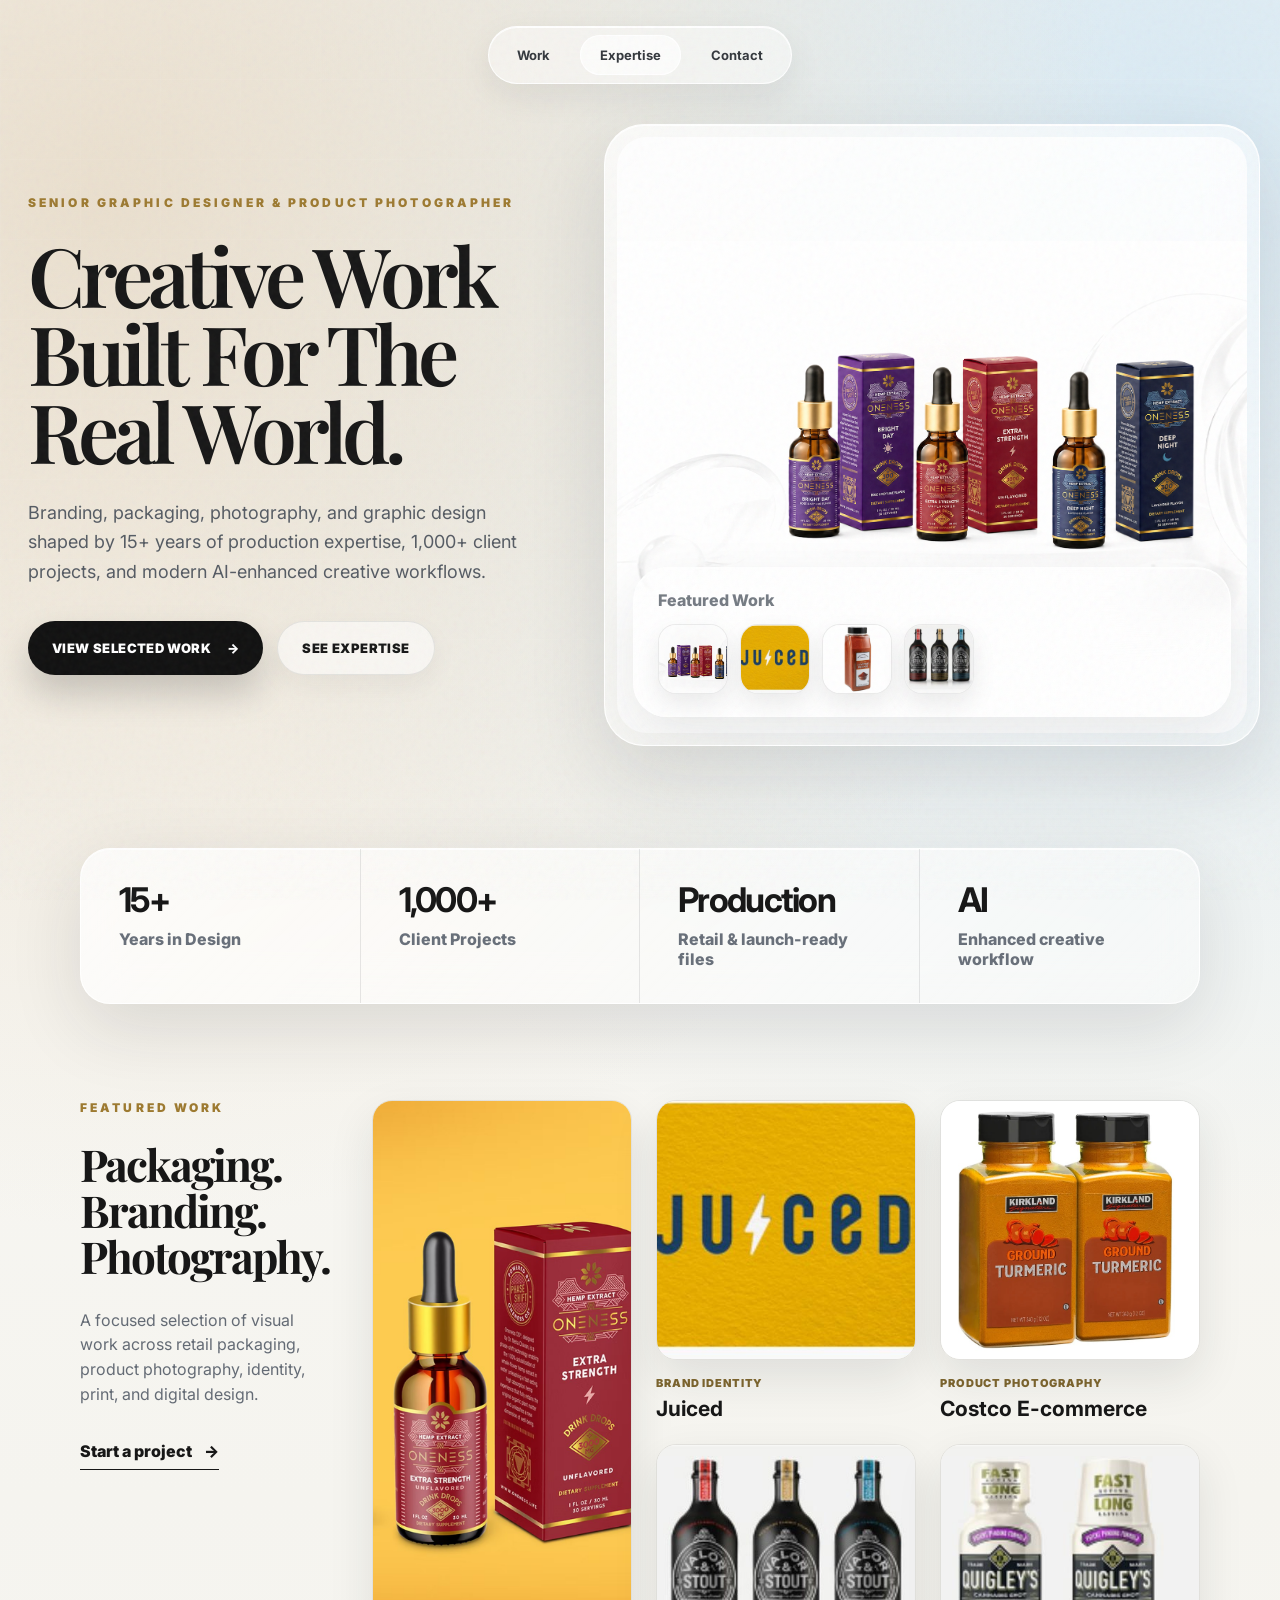
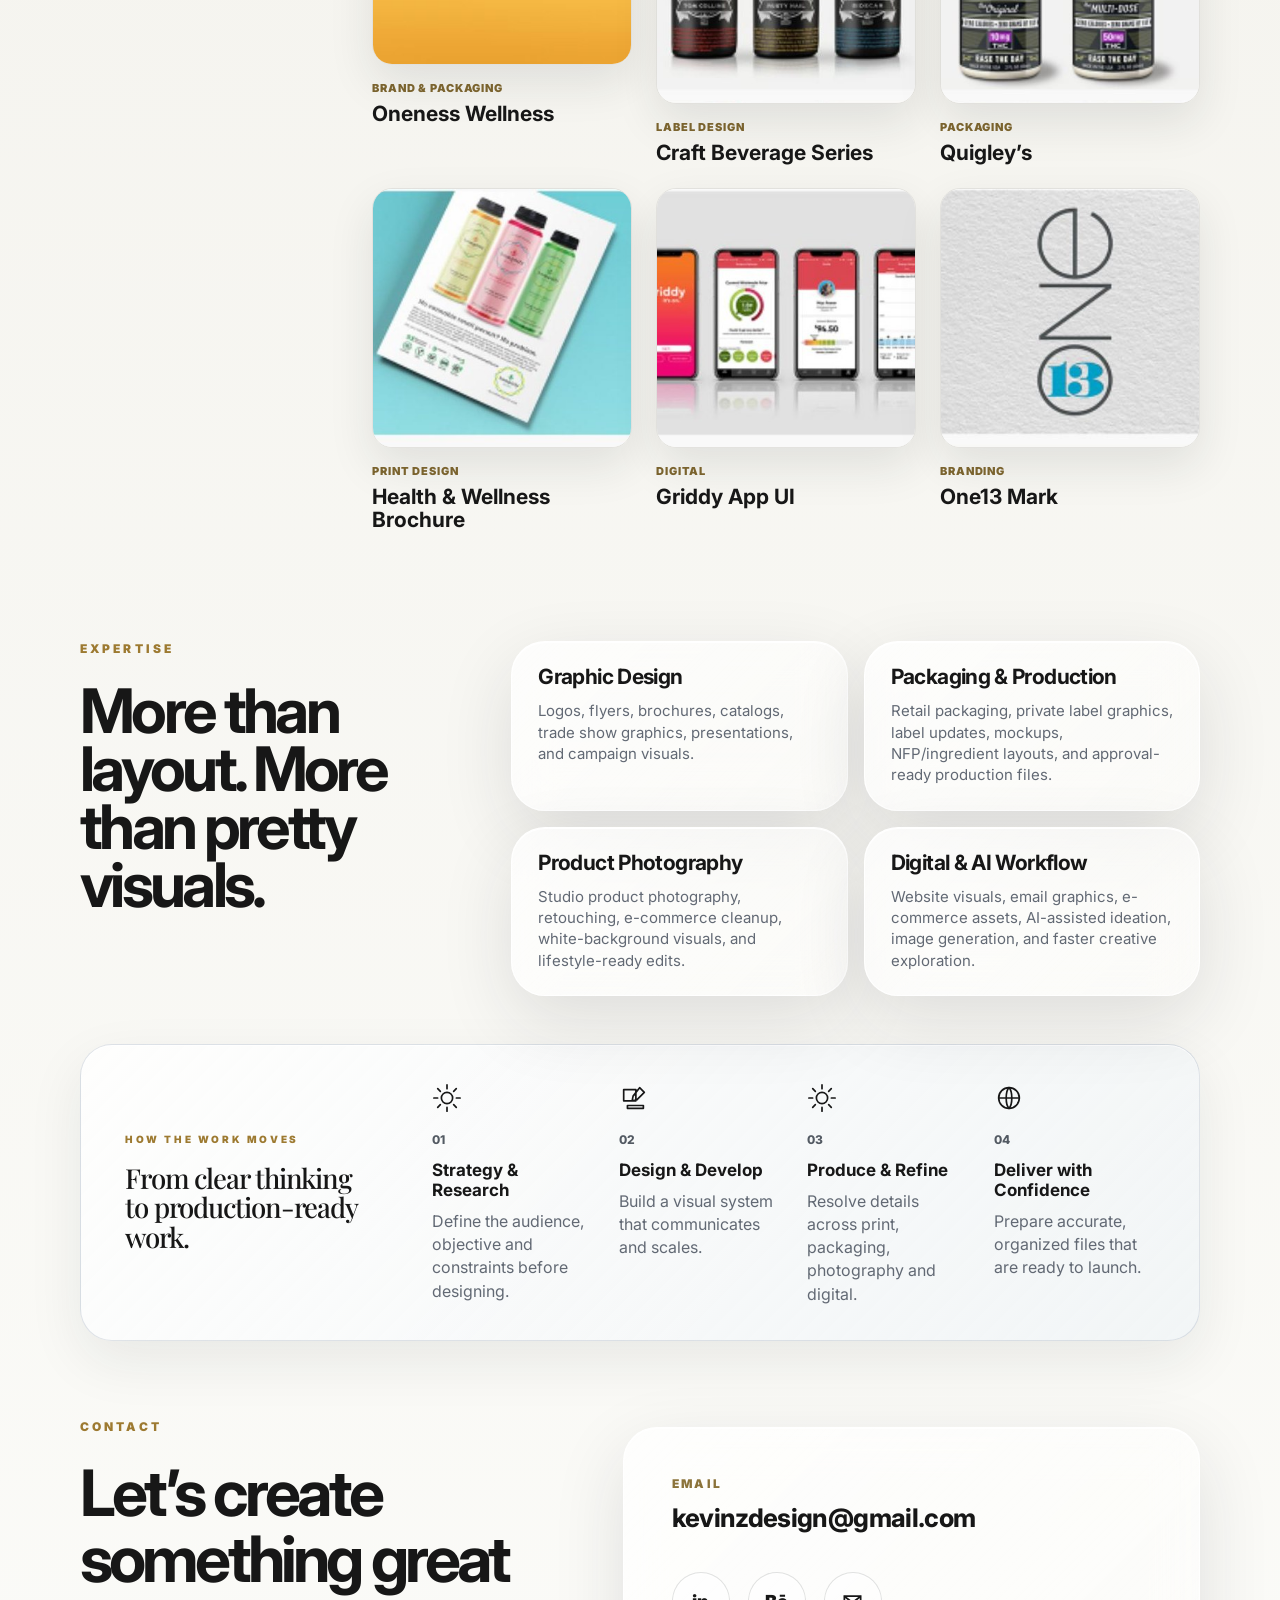
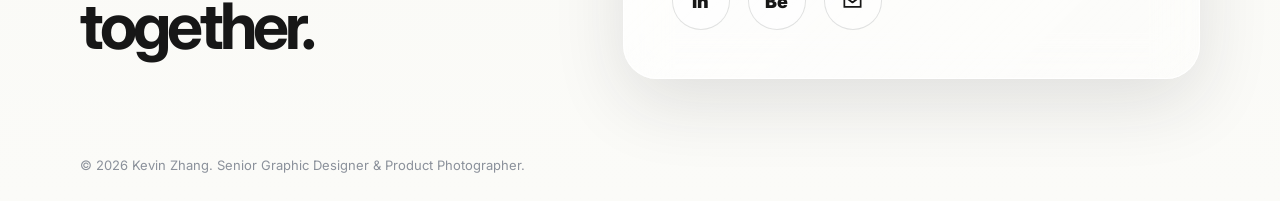
==== index.html @ cf9f6669 "Publish Kevin Zhang portfolio" ====
<!doctype html>
<html lang="en">
<head>
  <meta charset="utf-8" />
  <meta name="viewport" content="width=device-width, initial-scale=1" />
  <meta name="description" content="Kevin Zhang is a Senior Graphic Designer and Product Photographer creating creative work built for the real world across branding, packaging, photography, graphic design, production, and AI-enhanced workflows." />
  <title>Kevin Zhang — Senior Graphic Designer & Product Photographer</title>
  <link rel="preconnect" href="https://fonts.googleapis.com">
  <link rel="preconnect" href="https://fonts.gstatic.com" crossorigin>
  <link href="https://fonts.googleapis.com/css2?family=Inter:wght@400;500;600;700;800;900&family=Playfair+Display:wght@500;600&display=swap" rel="stylesheet">
  <link rel="stylesheet" href="assets/css/style.css" />
  <link rel="stylesheet" href="assets/css/refinements.css" />
</head>
<body>
  <div class="page-noise" aria-hidden="true"></div>
  <header class="topbar">
    <nav class="nav-glass" aria-label="Primary navigation">
      <a href="work/index.html" class="active">Work</a>
      <a href="#expertise">Expertise</a>
      <a href="#contact">Contact</a>
    </nav>
  </header>

  <main id="top">
    <section class="hero section-shell">
      <div class="hero-copy">
        <p class="eyebrow">Senior Graphic Designer & Product Photographer</p>
        <h1>Creative Work Built For The Real World.</h1>
        <p class="hero-text">Branding, packaging, photography, and graphic design shaped by 15+ years of production expertise, 1,000+ client projects, and modern AI-enhanced creative workflows.</p>
        <div class="hero-actions">
          <a class="button dark" href="work/index.html">View Selected Work <span>→</span></a>
          <a class="button glass" href="#expertise">See Expertise</a>
        </div>
      </div>

      <div class="hero-showcase" aria-label="Featured project preview">
        <img class="hero-product" src="assets/images/projects/oneness/oneness-hero-v2.png" alt="Oneness wellness packaging collection" />
        <div class="floating-work liquid-card">
          <span>Featured Work</span>
          <div class="mini-row">
            <a href="work/oneness/index.html"><img src="assets/images/projects/oneness/oneness-hero-v2.png" alt="Oneness project" /></a>
            <a href="#work"><img src="assets/images/projects/juiced-logo.jpg" alt="Juiced brand identity" /></a>
            <a href="work/product-photography/index.html"><img src="assets/images/projects/costco-photography/cayenne.jpg" alt="Costco product photography" /></a>
            <a href="#work"><img src="assets/images/projects/beer-labels.jpg" alt="Label design" /></a>
          </div>
        </div>
      </div>
    </section>

    <section class="stats-bar liquid-card" aria-label="Experience highlights">
      <div><strong>15+</strong><span>Years in Design</span></div>
      <div><strong>1,000+</strong><span>Client Projects</span></div>
      <div><strong>Production</strong><span>Retail & launch-ready files</span></div>
      <div><strong>AI</strong><span>Enhanced creative workflow</span></div>
    </section>

    <section id="work" class="work section-shell">
      <div class="work-intro">
        <p class="eyebrow">Featured Work</p>
        <h2>Packaging.<br>Branding.<br>Photography.</h2>
        <p>A focused selection of visual work across retail packaging, product photography, identity, print, and digital design.</p>
        <a href="#contact" class="text-link">Start a project <span>→</span></a>
      </div>
      <div class="project-grid">
        <a class="project-card tall" href="work/oneness/index.html" data-type="Brand & Packaging"><img src="assets/images/projects/oneness/oneness-lineup.jpg" alt="Oneness wellness packaging system"><span>Brand & Packaging</span><strong>Oneness Wellness</strong></a>
        <a class="project-card" href="#" data-type="Brand Identity"><img src="assets/images/projects/juiced-logo.jpg" alt="Juiced logo"><span>Brand Identity</span><strong>Juiced</strong></a>
        <a class="project-card" href="work/product-photography/index.html" data-type="Product Photography"><img src="assets/images/projects/costco-photography/turmeric.jpg" alt="Costco spices and seasonings product photography"><span>Product Photography</span><strong>Costco E-commerce</strong></a>
        <a class="project-card" href="#" data-type="Label Design"><img src="assets/images/projects/beer-labels.jpg" alt="Craft beverage labels"><span>Label Design</span><strong>Craft Beverage Series</strong></a>
        <a class="project-card" href="#" data-type="Packaging"><img src="assets/images/projects/packaging-quigleys.jpg" alt="Quigley's packaging"><span>Packaging</span><strong>Quigley’s</strong></a>
        <a class="project-card" href="#" data-type="Print Design"><img src="assets/images/projects/print-brochure-health.jpg" alt="Health brochure"><span>Print Design</span><strong>Health & Wellness Brochure</strong></a>
        <a class="project-card" href="#" data-type="Digital"><img src="assets/images/projects/griddy-app.jpg" alt="Griddy app"><span>Digital</span><strong>Griddy App UI</strong></a>
        <a class="project-card" href="#" data-type="Branding"><img src="assets/images/projects/logo-one13.jpg" alt="One13 logo"><span>Branding</span><strong>One13 Mark</strong></a>
      </div>
    </section>

    <section id="expertise" class="expertise section-shell">
      <div class="capabilities">
      <div class="cap-copy">
        <p class="eyebrow">Expertise</p>
        <h2>More than layout. More than pretty visuals.</h2>
      </div>
      <div class="cap-grid">
        <article class="liquid-card"><h3>Graphic Design</h3><p>Logos, flyers, brochures, catalogs, trade show graphics, presentations, and campaign visuals.</p></article>
        <article class="liquid-card"><h3>Packaging & Production</h3><p>Retail packaging, private label graphics, label updates, mockups, NFP/ingredient layouts, and approval-ready production files.</p></article>
        <article class="liquid-card"><h3>Product Photography</h3><p>Studio product photography, retouching, e-commerce cleanup, white-background visuals, and lifestyle-ready edits.</p></article>
        <article class="liquid-card"><h3>Digital & AI Workflow</h3><p>Website visuals, email graphics, e-commerce assets, AI-assisted ideation, image generation, and faster creative exploration.</p></article>
      </div>
      </div>

    <div class="workflow">
      <div class="workflow-intro">
        <p class="eyebrow">How the work moves</p>
        <h2>From clear thinking<br>to production-ready work.</h2>
      </div>
      <div class="workflow-grid">
        <article>
          <svg viewBox="0 0 32 32" aria-hidden="true"><circle cx="16" cy="16" r="6"/><path d="M16 2v4M16 26v4M2 16h4M26 16h4M6.1 6.1l2.8 2.8M23.1 23.1l2.8 2.8M25.9 6.1l-2.8 2.8M8.9 23.1l-2.8 2.8"/></svg>
          <span>01</span><h3>Strategy & Research</h3><p>Define the audience, objective and constraints before designing.</p>
        </article>
        <article>
          <svg viewBox="0 0 32 32" aria-hidden="true"><path d="M5 7h13v12H5zM9 24h17v3H9zM22 5l5 5-8 8-5 1 1-5z"/></svg>
          <span>02</span><h3>Design & Develop</h3><p>Build a visual system that communicates and scales.</p>
        </article>
        <article>
          <svg viewBox="0 0 32 32" aria-hidden="true"><circle cx="16" cy="16" r="6"/><path d="M16 2v4M16 26v4M2 16h4M26 16h4M6.1 6.1l2.8 2.8M23.1 23.1l2.8 2.8M25.9 6.1l-2.8 2.8M8.9 23.1l-2.8 2.8"/></svg>
          <span>03</span><h3>Produce & Refine</h3><p>Resolve details across print, packaging, photography and digital.</p>
        </article>
        <article>
          <svg viewBox="0 0 32 32" aria-hidden="true"><circle cx="16" cy="16" r="11"/><path d="M5 16h22M16 5c4 4 4 18 0 22M16 5c-4 4-4 18 0 22"/></svg>
          <span>04</span><h3>Deliver with Confidence</h3><p>Prepare accurate, organized files that are ready to launch.</p>
        </article>
      </div>
    </div>
    </section>

    <section id="contact" class="contact section-shell">
      <div class="contact-copy">
        <p class="eyebrow">Contact</p>
        <h2>Let’s create something great together.</h2>
      </div>
      <div class="contact-card liquid-card">
        <p>Email</p>
        <a class="email" href="mailto:kevinzdesign@gmail.com">kevinzdesign@gmail.com</a>
        <div class="socials" aria-label="Social links">
          <a href="https://www.linkedin.com/in/qingzhongz" target="_blank" rel="noopener" aria-label="LinkedIn">in</a>
          <a href="https://www.behance.net/Kevin-LA" target="_blank" rel="noopener" aria-label="Behance">Bē</a>
          <a href="mailto:kevinzdesign@gmail.com" aria-label="Email"><svg viewBox="0 0 24 24" aria-hidden="true"><path d="M3.5 6.5h17v11h-17z" fill="none" stroke="currentColor" stroke-width="1.8"/><path d="M4 7l8 6 8-6" fill="none" stroke="currentColor" stroke-width="1.8" stroke-linecap="round" stroke-linejoin="round"/></svg></a>
        </div>
      </div>
    </section>
  </main>

  <footer>© <span id="year"></span> Kevin Zhang. Senior Graphic Designer & Product Photographer.</footer>
  <script src="assets/js/main.js"></script>
</body>
</html>
---- assets/css/style.css ----
:root{
  --ink:#171717;
  --muted:#60646c;
  --line:rgba(15,18,22,.12);
  --glass:rgba(255,255,255,.58);
  --glass-strong:rgba(255,255,255,.78);
  --gold:#b49355;
  --soft:#f6f5f1;
  --shadow:0 28px 80px rgba(40,45,50,.12);
  --radius:34px;
}
*{box-sizing:border-box}
html{scroll-behavior:smooth}
body{margin:0;font-family:Inter,system-ui,-apple-system,BlinkMacSystemFont,"Segoe UI",sans-serif;color:var(--ink);background:
  radial-gradient(circle at 8% 6%,rgba(233,222,204,.95),transparent 30%),
  radial-gradient(circle at 92% 4%,rgba(214,232,243,.9),transparent 32%),
  linear-gradient(180deg,#fbfaf7 0%,#f5f4ef 44%,#fbfbf8 100%);overflow-x:hidden}
body:before{content:"";position:fixed;inset:0;pointer-events:none;background:linear-gradient(90deg,rgba(255,255,255,.2) 1px,transparent 1px),linear-gradient(0deg,rgba(255,255,255,.24) 1px,transparent 1px);background-size:80px 80px;opacity:.25;z-index:-2}.page-noise{position:fixed;inset:0;pointer-events:none;opacity:.04;background-image:url("data:image/svg+xml,%3Csvg viewBox='0 0 200 200' xmlns='http://www.w3.org/2000/svg'%3E%3Cfilter id='n'%3E%3CfeTurbulence type='fractalNoise' baseFrequency='.85' numOctaves='3' stitchTiles='stitch'/%3E%3C/filter%3E%3Crect width='200' height='200' filter='url(%23n)'/%3E%3C/svg%3E");z-index:20}
a{color:inherit;text-decoration:none}img{display:block;max-width:100%}.section-shell{width:min(1120px,calc(100% - 56px));margin:0 auto}.liquid-card{background:linear-gradient(135deg,rgba(255,255,255,.76),rgba(255,255,255,.42));border:1px solid rgba(255,255,255,.9);box-shadow:inset 0 1px 0 rgba(255,255,255,.95),0 24px 72px rgba(31,36,43,.12);backdrop-filter:blur(22px) saturate(1.2);-webkit-backdrop-filter:blur(22px) saturate(1.2);border-radius:var(--radius)}
.topbar{position:fixed;top:26px;left:0;right:0;z-index:10;display:flex;justify-content:center;align-items:center;width:max-content;margin:auto}.nav-glass{display:flex;gap:10px;padding:8px;border-radius:999px;background:rgba(255,255,255,.54);border:1px solid rgba(255,255,255,.9);box-shadow:0 14px 40px rgba(25,30,35,.12),inset 0 1px 0 rgba(255,255,255,.95);backdrop-filter:blur(24px);-webkit-backdrop-filter:blur(24px)}.nav-glass a{padding:12px 20px;border-radius:999px;font-size:13px;font-weight:700;color:#34383d}.nav-glass a:hover,.nav-glass a.active{background:rgba(255,255,255,.68);box-shadow:inset 0 0 0 1px rgba(255,255,255,.9)}.hero{position:relative;width:min(1240px,calc(100% - 32px));min-height:780px;margin:16px auto 0;display:flex;align-items:center;padding:120px clamp(28px,6vw,76px) 64px;overflow:hidden;background:#f3f2ed}.hero:after{content:"";position:absolute;inset:0;background:linear-gradient(90deg,rgba(248,247,243,.98) 0%,rgba(248,247,243,.93) 37%,rgba(248,247,243,.25) 62%,rgba(248,247,243,0) 100%);pointer-events:none}.hero-copy{position:relative;z-index:2;width:49%}.eyebrow{text-transform:uppercase;letter-spacing:.26em;font-size:12px;font-weight:900;color:#9d7a31;margin:0 0 26px}.hero h1{font-family:Playfair Display,serif;font-size:clamp(56px,6.4vw,88px);line-height:.95;font-weight:600;letter-spacing:-.06em;max-width:560px;margin:0 0 28px}.hero-text{font-size:18px;line-height:1.65;color:#555b63;max-width:520px;margin:0 0 34px}.hero-actions{display:flex;gap:14px;align-items:center;flex-wrap:wrap}.button{display:inline-flex;align-items:center;justify-content:center;gap:16px;min-height:54px;padding:0 24px;border-radius:999px;font-weight:900;font-size:13px;text-transform:uppercase;letter-spacing:.03em}.button.dark{background:#111;color:#fff;box-shadow:0 18px 35px rgba(0,0,0,.18)}.button.glass{background:rgba(255,255,255,.44);border:1px solid rgba(30,35,40,.12);backdrop-filter:blur(18px)}.hero-showcase{position:absolute;z-index:1;inset:0 0 0 42%;min-height:0;display:block}.hero-product{width:100%;height:100%;object-fit:cover;object-position:center;border:0;border-radius:0;box-shadow:none;filter:saturate(.9)}.floating-work{position:absolute;z-index:3;right:24px;bottom:24px;width:min(500px,88%);padding:22px 24px}.floating-work span{display:block;font-weight:800;color:#757b83;margin-bottom:14px}.mini-row{display:flex;gap:12px}.mini-row a{display:block;width:70px;height:70px;border-radius:18px;overflow:hidden;background:#fff;border:1px solid rgba(0,0,0,.08);box-shadow:0 10px 25px rgba(0,0,0,.08)}.mini-row img{width:100%;height:100%;object-fit:cover}.stats-bar{width:min(1120px,calc(100% - 56px));margin:48px auto 96px;display:grid;grid-template-columns:repeat(4,1fr);overflow:hidden;border-radius:30px}.stats-bar div{padding:34px 38px;border-right:1px solid rgba(30,35,40,.1)}.stats-bar div:last-child{border-right:0}.stats-bar strong{display:block;font-size:34px;line-height:1;margin-bottom:12px;letter-spacing:-.05em}.stats-bar span{font-weight:800;color:#69707a}.work{display:grid;grid-template-columns:250px 1fr;gap:42px;margin-bottom:110px}.work-intro{position:sticky;top:140px;align-self:start}.work-intro h2{font-family:Playfair Display,serif;font-size:44px;line-height:1.05;letter-spacing:-.045em;margin:0 0 28px}.work-intro p:not(.eyebrow){color:#646b75;line-height:1.55}.text-link{display:inline-flex;gap:12px;align-items:center;font-weight:850;border-bottom:1px solid currentColor;padding-bottom:8px;margin-top:18px}.project-grid{display:grid;grid-template-columns:repeat(3,1fr);gap:24px}.project-card{display:block}.project-card img{height:260px;width:100%;object-fit:cover;border-radius:20px;border:1px solid rgba(0,0,0,.08);box-shadow:0 18px 45px rgba(31,36,43,.1);transition:.35s ease}.project-card:hover img{transform:translateY(-6px);box-shadow:0 28px 60px rgba(31,36,43,.15)}.project-card.tall{grid-row:span 2}.project-card.tall img{height:565px}.project-card span{display:inline-block;margin-top:16px;color:#7a632e;font-weight:900;text-transform:uppercase;font-size:11px;letter-spacing:.08em}.project-card strong{display:block;font-size:21px;line-height:1.1;margin-top:6px}.capabilities{display:grid;grid-template-columns:.8fr 1.2fr;gap:60px;align-items:start;margin-bottom:110px}.cap-copy h2{font-size:clamp(58px,6vw,92px);line-height:.98;letter-spacing:-.065em;margin:0}.cap-grid{display:grid;grid-template-columns:repeat(2,1fr);gap:22px}.cap-grid article{padding:34px}.cap-grid h3{font-size:25px;letter-spacing:-.03em;margin:0 0 18px}.cap-grid p{font-size:18px;line-height:1.55;color:#626974;margin:0}.workflow{display:grid;grid-template-columns:1.55fr 3.45fr;gap:48px;padding:42px 48px;margin-bottom:110px;background:linear-gradient(135deg,rgba(255,255,255,.82),rgba(236,242,247,.58));border:1px solid rgba(160,174,188,.34);box-shadow:inset 0 1px 0 rgba(255,255,255,.96),0 20px 55px rgba(31,36,43,.08);border-radius:32px}.workflow-intro{align-self:start}.workflow .eyebrow{font-size:10px;margin-bottom:18px}.workflow h2{font-family:Playfair Display,serif;font-size:clamp(25px,2.35vw,34px);font-weight:500;line-height:1.1;letter-spacing:-.04em;margin:0 0 28px}.workflow-link{display:inline-flex;align-items:center;gap:18px;padding:13px 16px 13px 20px;border-radius:999px;background:rgba(255,255,255,.72);border:1px solid rgba(255,255,255,.95);box-shadow:0 10px 28px rgba(31,36,43,.09);font-size:12px;font-weight:800}.workflow-link span{display:grid;place-items:center;width:22px;height:22px;border-radius:50%;background:#fff}.workflow-grid{display:grid;grid-template-columns:repeat(4,1fr);gap:24px;border:0}.workflow-grid article{padding:4px 0 0;border:0}.workflow-grid svg{width:28px;height:28px;margin-bottom:16px;fill:none;stroke:currentColor;stroke-width:1.8;stroke-linecap:round;stroke-linejoin:round}.workflow-grid span{display:block;color:#535a63;font-size:11px;font-weight:800;margin-bottom:16px}.workflow-grid h3{font-size:13px;margin:0 0 10px}.workflow-grid p{color:#626974;font-size:12px;line-height:1.45;margin:0}.contact{display:grid;grid-template-columns:.9fr 1.1fr;gap:70px;align-items:center;margin-bottom:70px}.contact h2{font-size:clamp(40px,5vw,72px);line-height:1.04;letter-spacing:-.06em;margin:0 0 28px}.contact-card{padding:48px}.contact-card p{text-transform:uppercase;letter-spacing:.2em;font-weight:900;font-size:12px;color:#8b733a;margin:0 0 12px}.email{display:inline-block;max-width:100%;font-size:clamp(20px,2vw,28px);line-height:1.2;letter-spacing:-.025em;font-weight:750;overflow-wrap:anywhere}.socials{display:flex;gap:18px;margin-top:38px}.socials a{display:grid;place-items:center;width:58px;height:58px;border-radius:50%;background:rgba(255,255,255,.5);border:1px solid rgba(15,18,22,.12);font-weight:900;font-size:18px;box-shadow:inset 0 1px 0 rgba(255,255,255,.9)}.socials svg{width:23px;height:23px}footer{width:min(1120px,calc(100% - 56px));margin:0 auto 28px;color:#8b919b;font-size:13px}
@media (max-width:980px){.hero{min-height:auto;display:block;padding:120px 44px 0}.hero:after{background:linear-gradient(180deg,rgba(248,247,243,.98) 0%,rgba(248,247,243,.94) 47%,rgba(248,247,243,.08) 68%,rgba(248,247,243,0) 100%)}.hero-copy{width:100%;padding-bottom:56px}.hero-showcase{position:relative;inset:auto;width:calc(100% + 88px);height:520px;margin-left:-44px}.floating-work{bottom:24px}.work,.capabilities,.contact{grid-template-columns:1fr}.work-intro{position:static}.project-grid{grid-template-columns:repeat(2,1fr)}.stats-bar{grid-template-columns:repeat(2,1fr)}.workflow{grid-template-columns:1fr;padding:38px}.workflow-grid{grid-template-columns:repeat(2,1fr);gap:36px 28px}}
@media (max-width:640px){.section-shell,.stats-bar,footer{width:min(100% - 28px,1120px)}.topbar{top:16px}.nav-glass{gap:0}.nav-glass a{padding:10px 11px;font-size:12px}.hero{width:100%;margin:0;padding:104px 20px 0}.hero h1{font-size:52px}.hero-showcase{width:calc(100% + 40px);height:430px;margin-left:-20px}.floating-work{right:14px;bottom:14px;width:calc(100% - 28px);padding:16px}.mini-row{gap:8px}.mini-row a{width:58px;height:58px;border-radius:14px}.project-grid,.cap-grid,.stats-bar,.workflow-grid{grid-template-columns:1fr}.project-card.tall img,.project-card img{height:310px}.stats-bar div{border-right:0;border-bottom:1px solid rgba(20,25,30,.1)}.workflow{padding:28px;gap:32px}.workflow-grid{gap:30px}.workflow-grid article{border:0}.contact-card{padding:28px}.email{font-size:19px}}
---- assets/css/refinements.css ----
.workflow-grid svg {
  width: 30px;
  height: 30px;
  margin-bottom: 15px;
}

.workflow-grid span {
  margin-bottom: 13px;
  font-size: 12px;
}

.workflow-grid h3 {
  font-size: 17px;
  line-height: 1.18;
}

.workflow-grid p {
  font-size: 16px;
  line-height: 1.45;
}

@media (min-width: 981px) {
  .hero {
    min-height: 760px;
    display: grid;
    grid-template-columns: .9fr 1.1fr;
    gap: 48px;
    align-items: center;
    padding: 108px 0 54px;
    overflow: visible;
    background: transparent;
  }

  .hero::after {
    display: none;
  }

  .hero-copy {
    width: auto;
    padding-left: 8px;
    z-index: 2;
  }

  .hero-showcase {
    position: relative;
    inset: auto;
    min-height: 620px;
    padding: 12px;
    overflow: hidden;
    border: 1px solid rgba(255,255,255,.92);
    border-radius: 40px;
    background: linear-gradient(145deg, rgba(255,255,255,.76), rgba(255,255,255,.36));
    box-shadow: inset 0 1px 0 rgba(255,255,255,.96), 0 30px 80px rgba(31,36,43,.12);
    -webkit-backdrop-filter: blur(24px) saturate(1.2);
    backdrop-filter: blur(24px) saturate(1.2);
  }

  .hero-product {
    height: 596px;
    object-fit: contain;
    object-position: center;
    border-radius: 30px;
    background: rgba(255,255,255,.78);
    filter: saturate(.96) brightness(1.02);
  }

  .floating-work {
    z-index: 3;
    right: 28px;
    bottom: 28px;
    width: calc(100% - 56px);
    background: linear-gradient(135deg, rgba(255,255,255,.72), rgba(255,255,255,.48));
    box-shadow: inset 0 1px 0 rgba(255,255,255,.95), 0 20px 54px rgba(31,36,43,.09);
  }

  .nav-glass {
    background: rgba(255,255,255,.48);
    box-shadow: 0 12px 34px rgba(25,30,35,.075), inset 0 1px 0 rgba(255,255,255,.94);
  }

  .hero .button.glass {
    background: rgba(255,255,255,.54);
    border-color: rgba(30,35,40,.09);
    box-shadow: 0 10px 26px rgba(31,36,43,.05);
  }

  .workflow {
    grid-template-columns: 1.35fr 3.65fr;
    align-items: center;
    gap: 40px;
    padding: 34px 44px;
  }

  .workflow-intro {
    align-self: center;
  }

  .workflow h2 {
    margin-bottom: 0;
    font-size: clamp(27px, 2.15vw, 32px);
    line-height: 1.08;
  }

  .workflow-grid {
    gap: 26px;
    align-items: start;
  }

  .capabilities {
    grid-template-columns: .72fr 1.28fr;
    gap: 44px;
    margin-bottom: 82px;
  }

  .cap-copy h2 {
    max-width: 390px;
    font-size: clamp(44px, 4.8vw, 68px);
    line-height: .94;
    letter-spacing: -.06em;
  }

  .cap-grid {
    gap: 16px;
  }

  .cap-grid article {
    padding: 24px 26px;
  }

  .cap-grid h3 {
    margin-bottom: 12px;
    font-size: 21px;
    line-height: 1.05;
  }

  .cap-grid p {
    font-size: 15px;
    line-height: 1.42;
  }
}

/* A single, deliberate destination for capabilities and process. */
.work,
.expertise,
.contact {
  scroll-margin-top: 110px;
}

.expertise {
  margin-bottom: 78px;
}

.expertise .capabilities {
  margin-bottom: 48px;
}

.expertise .workflow {
  margin-bottom: 0;
}

.contact {
  min-height: 0;
  margin-bottom: 70px;
  padding-top: 0;
  padding-bottom: 0;
}

@media (max-width: 980px) {
  .expertise {
    margin-bottom: 64px;
  }

  .expertise .capabilities {
    margin-bottom: 36px;
  }

  .contact {
    min-height: 0;
    padding-top: 0;
    padding-bottom: 0;
  }
}
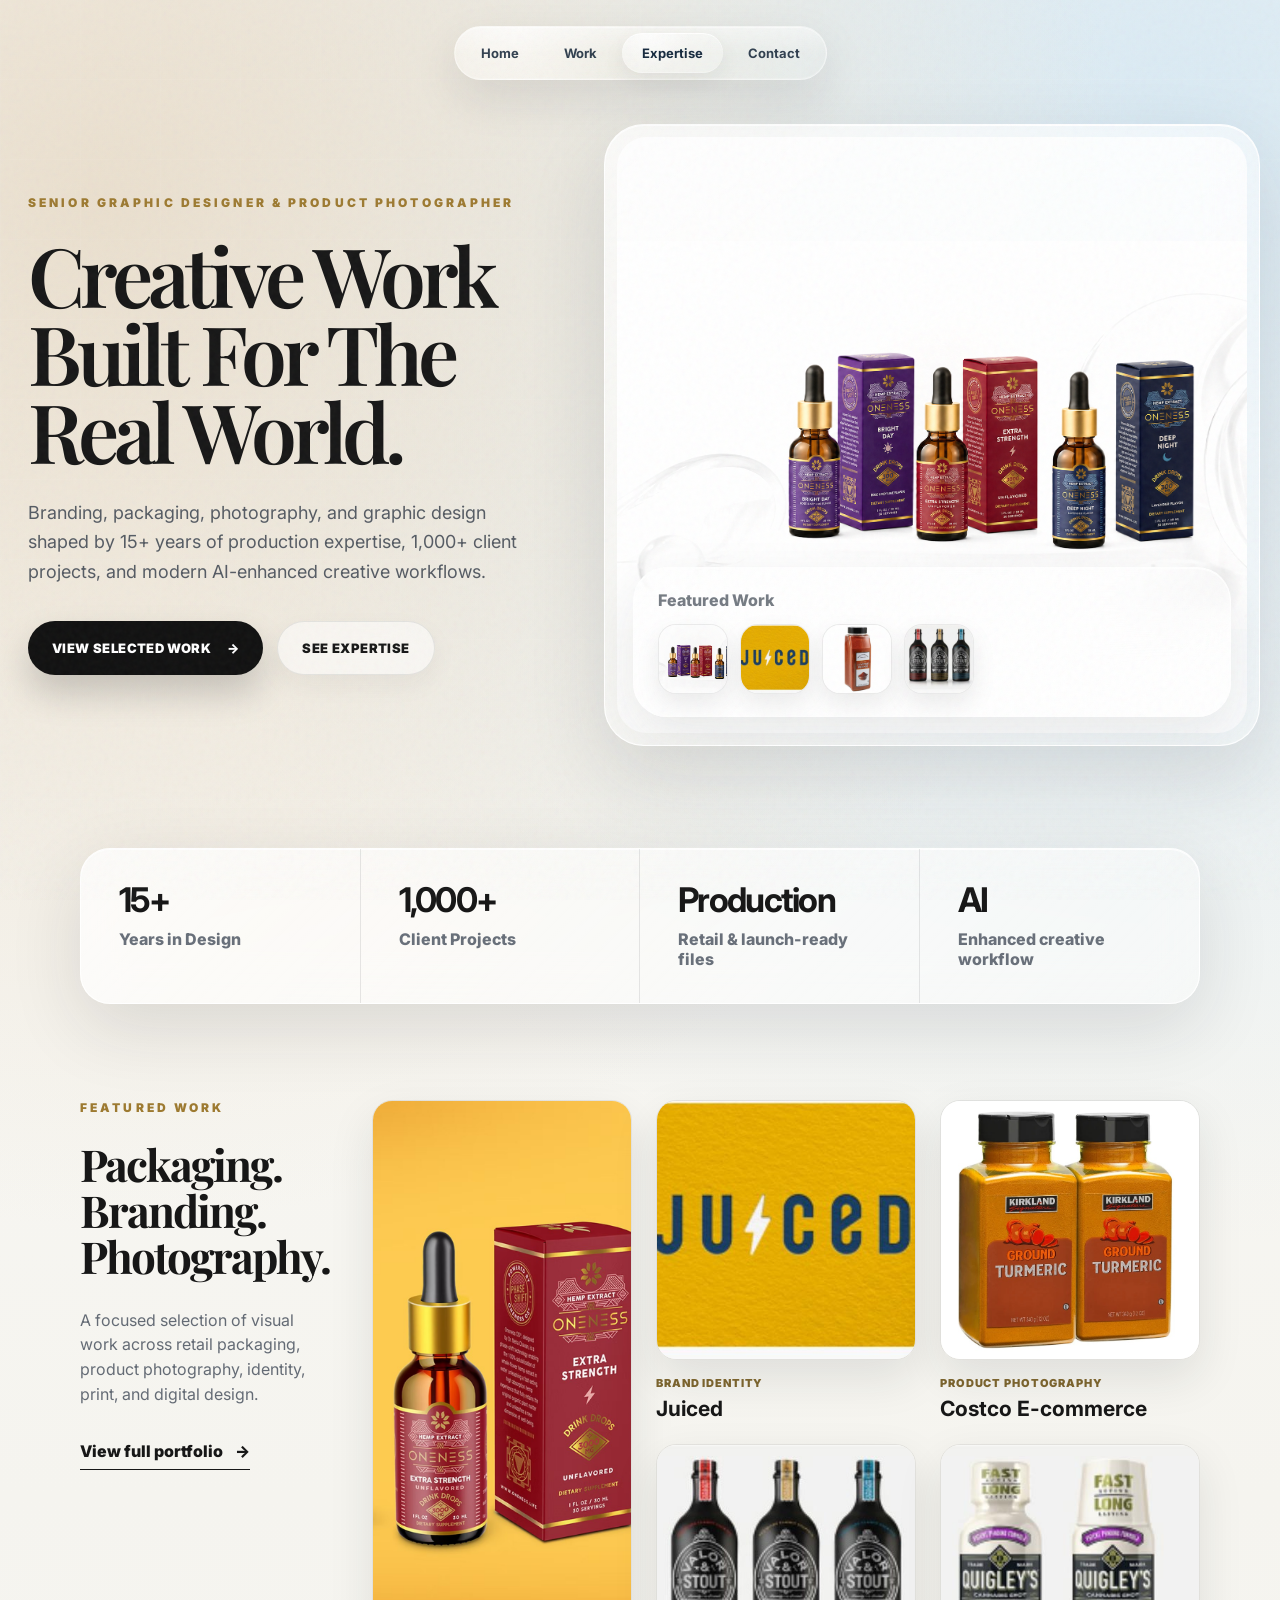
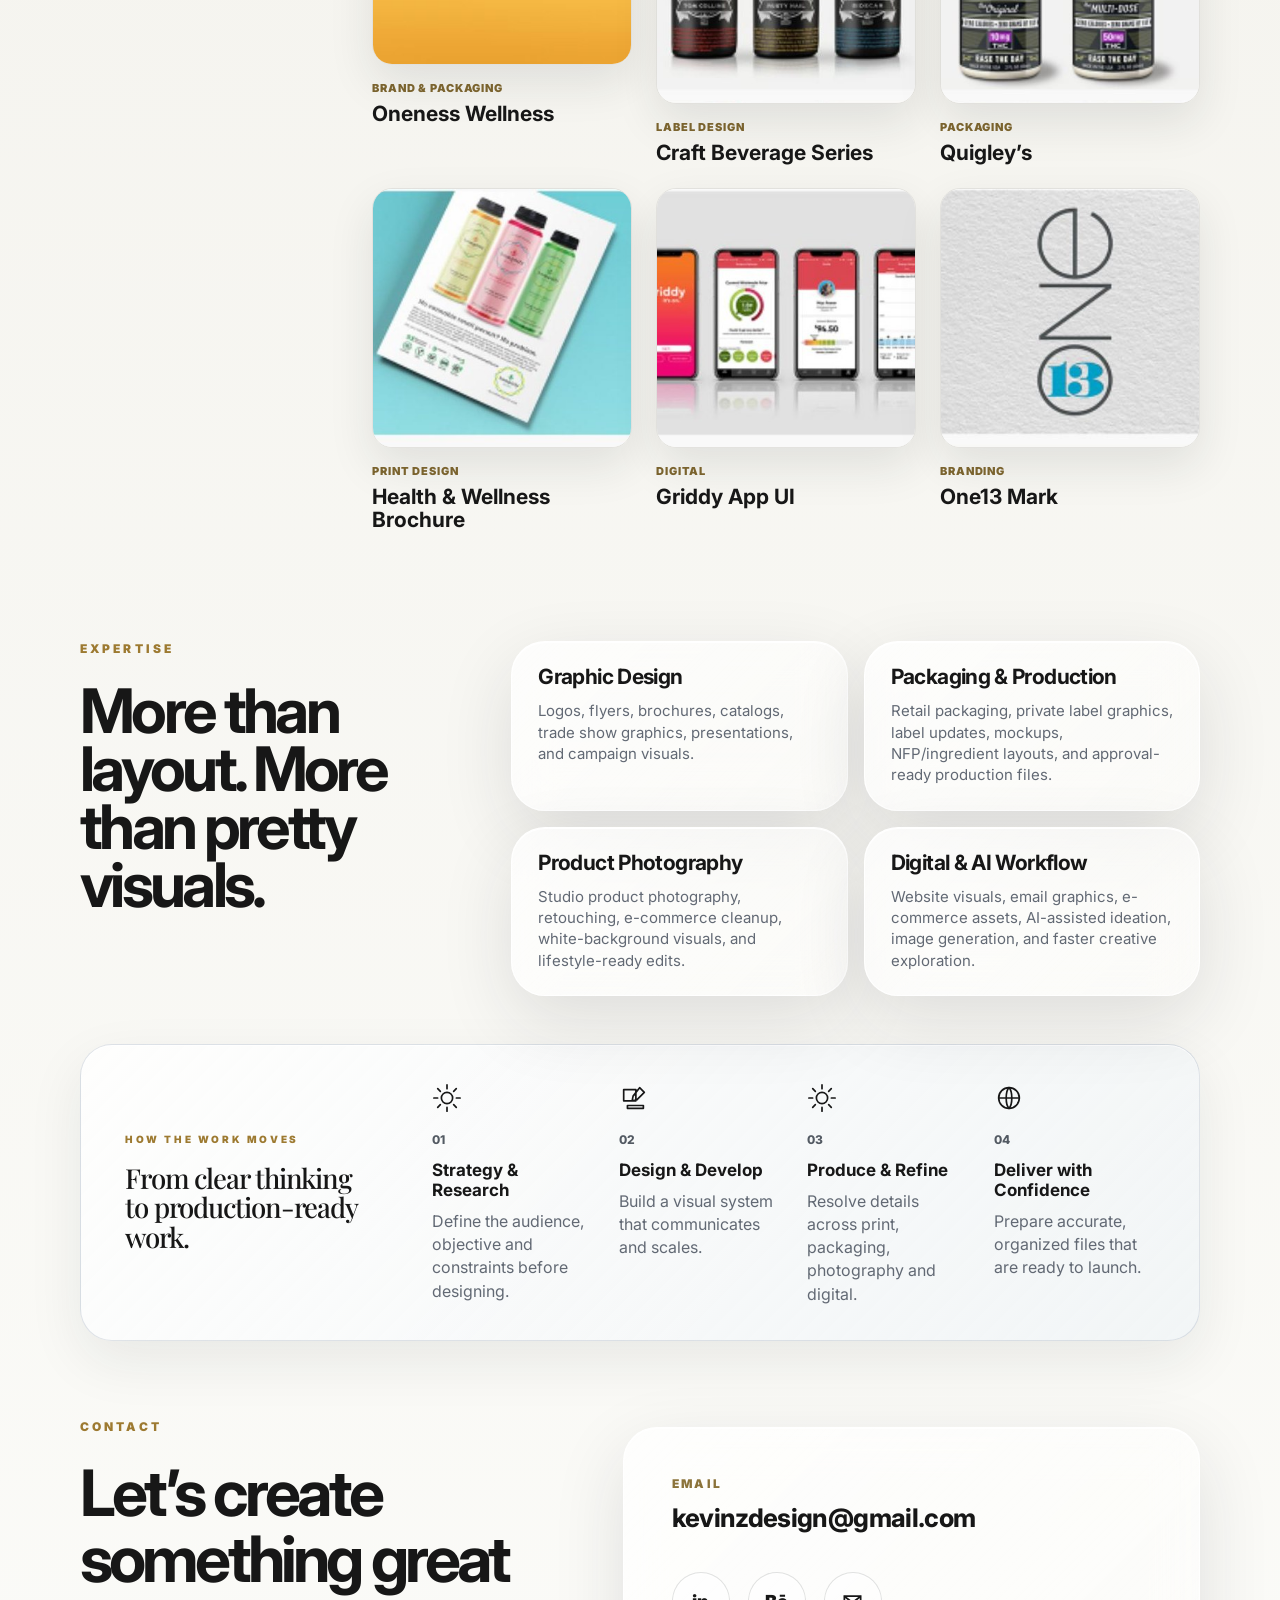
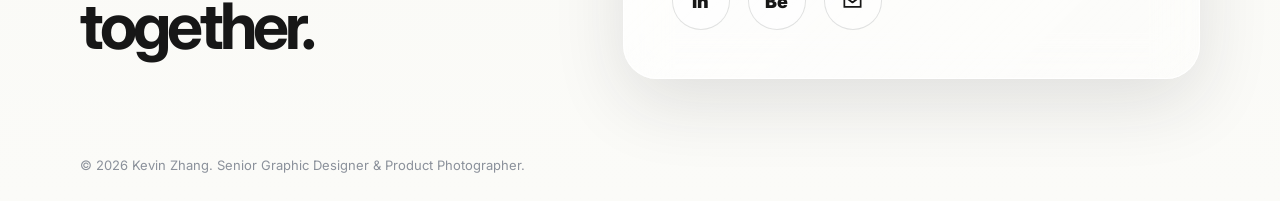
==== commit 1ef9e723: "Update portfolio pages" ====
--- a/index.html
+++ b/index.html
@@ -4,6 +4,9 @@
   <meta charset="utf-8" />
   <meta name="viewport" content="width=device-width, initial-scale=1" />
   <meta name="description" content="Kevin Zhang is a Senior Graphic Designer and Product Photographer creating creative work built for the real world across branding, packaging, photography, graphic design, production, and AI-enhanced workflows." />
+  <link rel="icon" type="image/png" sizes="32x32" href="/assets/images/favicon-32.png" />
+  <link rel="icon" type="image/png" sizes="512x512" href="/favicon.png" />
+  <link rel="apple-touch-icon" sizes="180x180" href="/apple-touch-icon.png" />
   <title>Kevin Zhang — Senior Graphic Designer & Product Photographer</title>
   <link rel="preconnect" href="https://fonts.googleapis.com">
   <link rel="preconnect" href="https://fonts.gstatic.com" crossorigin>
@@ -15,7 +18,8 @@
   <div class="page-noise" aria-hidden="true"></div>
   <header class="topbar">
     <nav class="nav-glass" aria-label="Primary navigation">
-      <a href="work/index.html" class="active">Work</a>
+      <a href="#top" class="active" aria-current="page">Home</a>
+      <a href="work/index.html">Work</a>
       <a href="#expertise">Expertise</a>
       <a href="#contact">Contact</a>
     </nav>
@@ -39,9 +43,9 @@
           <span>Featured Work</span>
           <div class="mini-row">
             <a href="work/oneness/index.html"><img src="assets/images/projects/oneness/oneness-hero-v2.png" alt="Oneness project" /></a>
-            <a href="#work"><img src="assets/images/projects/juiced-logo.jpg" alt="Juiced brand identity" /></a>
+            <a href="work/index.html"><img src="assets/images/projects/juiced-logo.jpg" alt="Juiced brand identity" /></a>
             <a href="work/product-photography/index.html"><img src="assets/images/projects/costco-photography/cayenne.jpg" alt="Costco product photography" /></a>
-            <a href="#work"><img src="assets/images/projects/beer-labels.jpg" alt="Label design" /></a>
+            <a href="work/index.html"><img src="assets/images/projects/beer-labels.jpg" alt="Label design" /></a>
           </div>
         </div>
       </div>
@@ -54,12 +58,12 @@
       <div><strong>AI</strong><span>Enhanced creative workflow</span></div>
     </section>
 
-    <section id="work" class="work section-shell">
+    <section id="featured-work" class="work section-shell">
       <div class="work-intro">
         <p class="eyebrow">Featured Work</p>
         <h2>Packaging.<br>Branding.<br>Photography.</h2>
         <p>A focused selection of visual work across retail packaging, product photography, identity, print, and digital design.</p>
-        <a href="#contact" class="text-link">Start a project <span>→</span></a>
+        <a href="work/index.html" class="text-link">View full portfolio <span>→</span></a>
       </div>
       <div class="project-grid">
         <a class="project-card tall" href="work/oneness/index.html" data-type="Brand & Packaging"><img src="assets/images/projects/oneness/oneness-lineup.jpg" alt="Oneness wellness packaging system"><span>Brand & Packaging</span><strong>Oneness Wellness</strong></a>
--- a/assets/css/refinements.css
+++ b/assets/css/refinements.css
@@ -17,6 +17,56 @@
 .workflow-grid p {
   font-size: 16px;
   line-height: 1.45;
+}
+
+.nav-glass {
+  position: relative;
+  isolation: isolate;
+  gap: 5px;
+  padding: 6px;
+  border-color: rgba(255,255,255,.46);
+  background:
+    radial-gradient(circle at 16% 0%, rgba(255,255,255,.62), transparent 36%),
+    linear-gradient(135deg, rgba(255,255,255,.32), rgba(255,255,255,.12));
+  box-shadow:
+    inset 0 1px 1px rgba(255,255,255,.78),
+    inset 0 -1px 1px rgba(255,255,255,.2),
+    0 18px 46px rgba(26,33,42,.1);
+  -webkit-backdrop-filter: blur(34px) saturate(1.85);
+  backdrop-filter: blur(34px) saturate(1.85);
+}
+
+.nav-glass::before {
+  content: "";
+  position: absolute;
+  inset: 1px;
+  z-index: 0;
+  border-radius: inherit;
+  background: linear-gradient(180deg, rgba(255,255,255,.42), rgba(255,255,255,0) 52%);
+  pointer-events: none;
+}
+
+.nav-glass a {
+  position: relative;
+  z-index: 1;
+  overflow: hidden;
+  color: rgba(22,39,57,.88);
+  transition: background .25s ease, box-shadow .25s ease, color .25s ease;
+}
+
+.nav-glass a:hover {
+  background: rgba(255,255,255,.2);
+}
+
+.nav-glass a.active {
+  color: #172b3f;
+  background:
+    radial-gradient(circle at 28% 0%, rgba(255,255,255,.72), transparent 48%),
+    linear-gradient(135deg, rgba(255,255,255,.48), rgba(255,255,255,.22));
+  box-shadow:
+    inset 0 1px 0 rgba(255,255,255,.9),
+    inset 0 -1px 0 rgba(255,255,255,.28),
+    0 8px 22px rgba(31,36,43,.065);
 }
 
 @media (min-width: 981px) {
@@ -73,11 +123,6 @@
     box-shadow: inset 0 1px 0 rgba(255,255,255,.95), 0 20px 54px rgba(31,36,43,.09);
   }
 
-  .nav-glass {
-    background: rgba(255,255,255,.48);
-    box-shadow: 0 12px 34px rgba(25,30,35,.075), inset 0 1px 0 rgba(255,255,255,.94);
-  }
-
   .hero .button.glass {
     background: rgba(255,255,255,.54);
     border-color: rgba(30,35,40,.09);
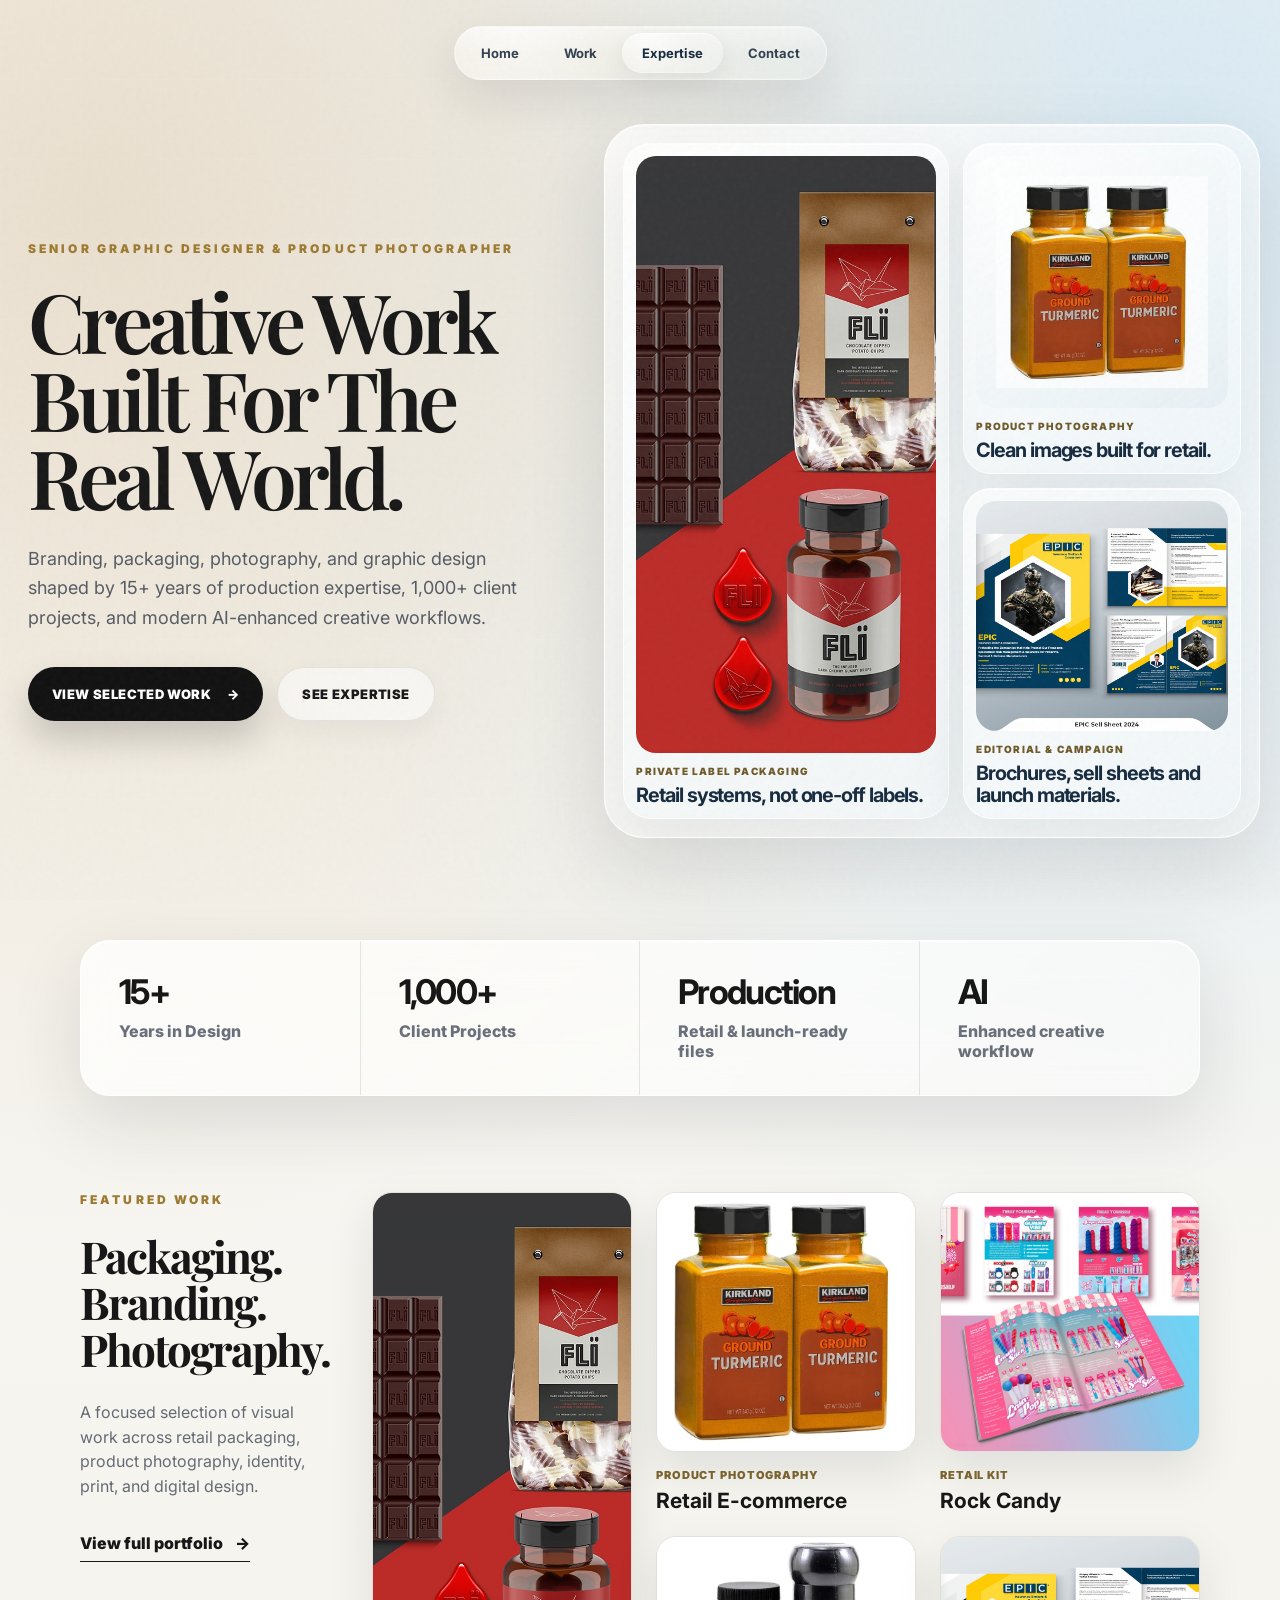
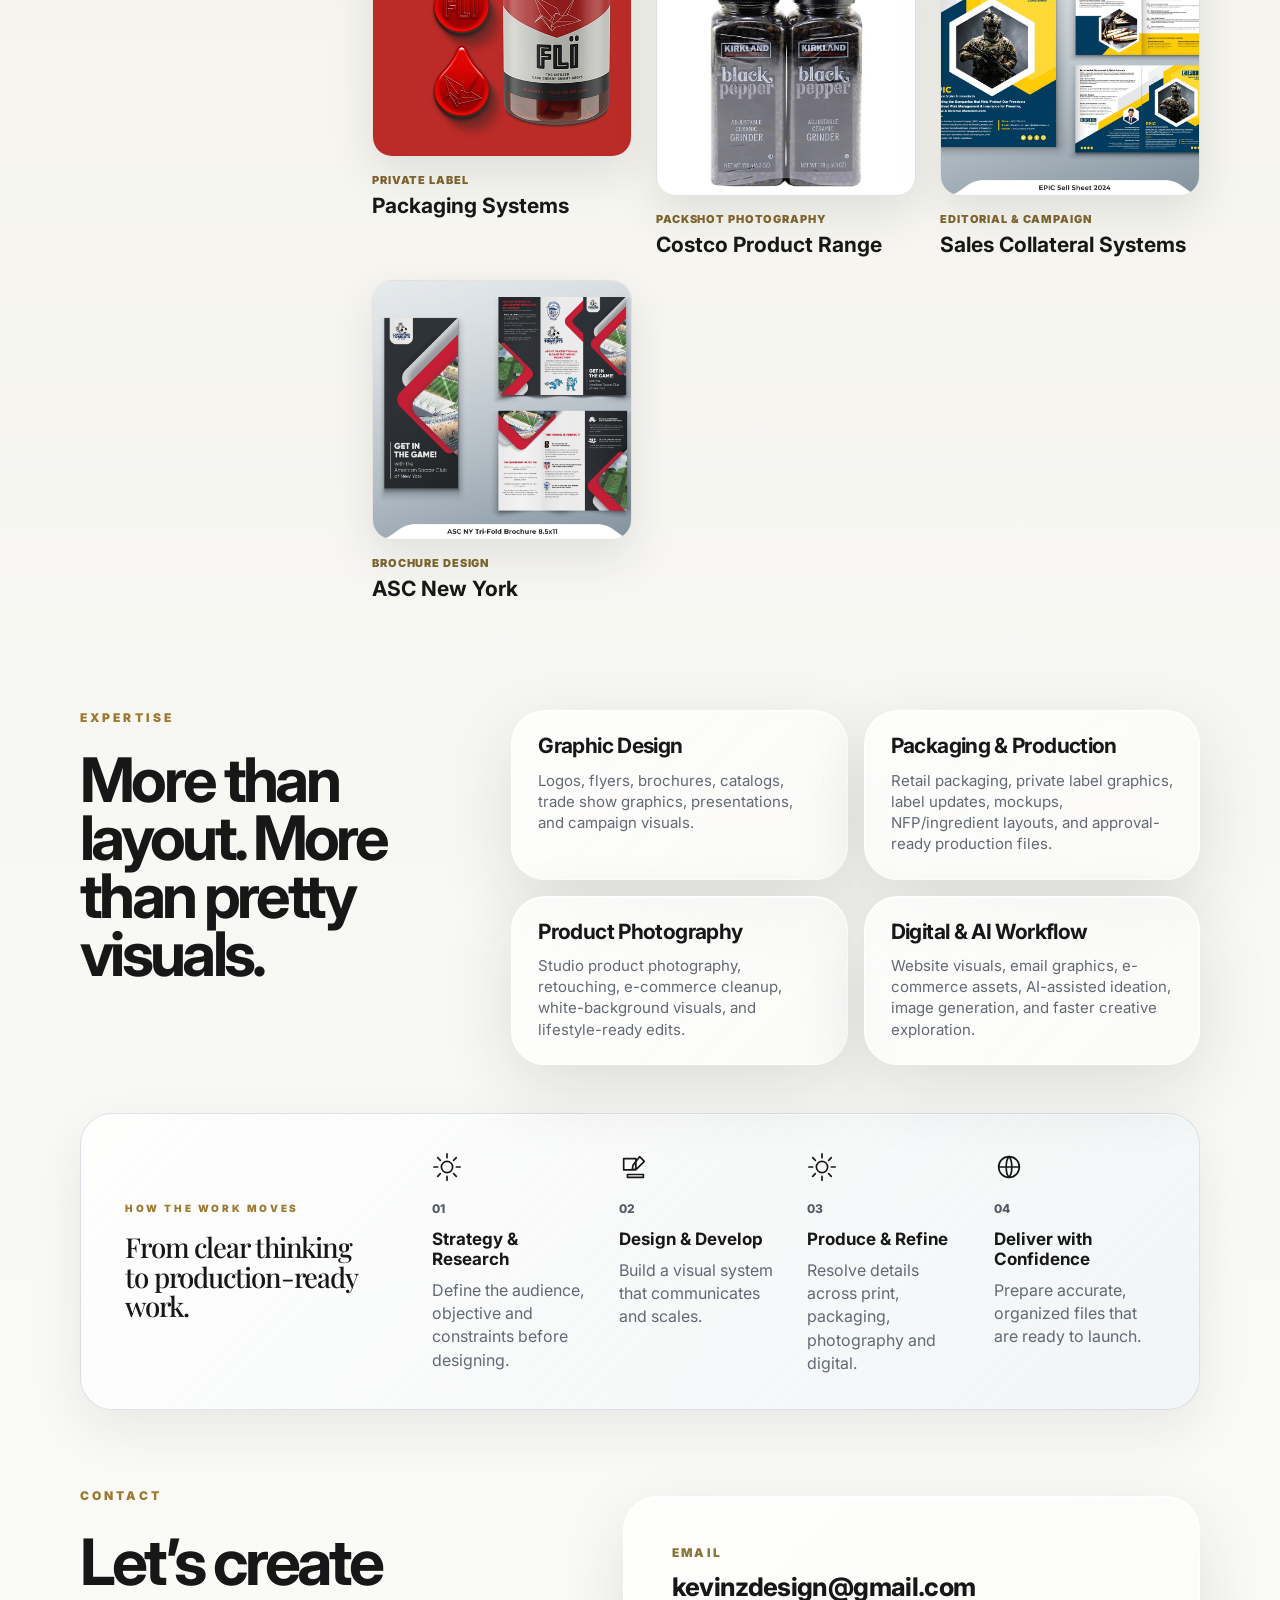
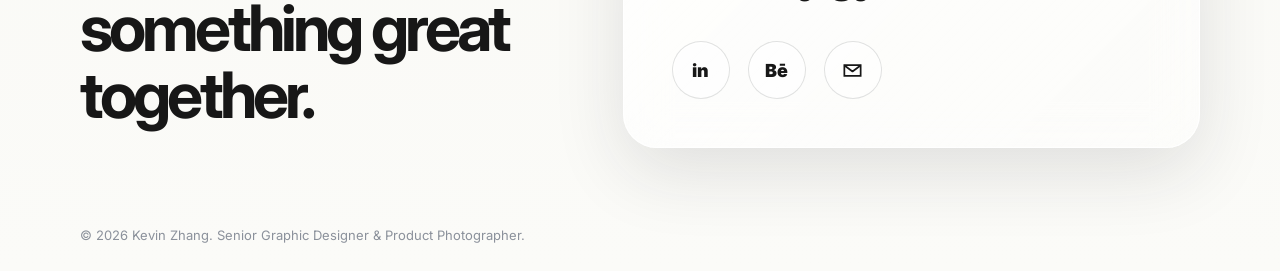
==== commit 334762ab: "Update selected work showcase" ====
--- a/index.html
+++ b/index.html
@@ -37,16 +37,23 @@
         </div>
       </div>
 
-      <div class="hero-showcase" aria-label="Featured project preview">
-        <img class="hero-product" src="assets/images/projects/oneness/oneness-hero-v2.png" alt="Oneness wellness packaging collection" />
-        <div class="floating-work liquid-card">
-          <span>Featured Work</span>
-          <div class="mini-row">
-            <a href="work/oneness/index.html"><img src="assets/images/projects/oneness/oneness-hero-v2.png" alt="Oneness project" /></a>
-            <a href="work/index.html"><img src="assets/images/projects/juiced-logo.jpg" alt="Juiced brand identity" /></a>
-            <a href="work/product-photography/index.html"><img src="assets/images/projects/costco-photography/cayenne.jpg" alt="Costco product photography" /></a>
-            <a href="work/index.html"><img src="assets/images/projects/beer-labels.jpg" alt="Label design" /></a>
-          </div>
+      <div class="hero-showcase portfolio-showcase" aria-label="Selected portfolio preview">
+        <a class="banner-card banner-main" href="work/index.html#private-label">
+          <img src="assets/images/selected-work/private-fli-system.jpg" alt="Private label packaging system preview" />
+          <span>Private Label Packaging</span>
+          <strong>Retail systems, not one-off labels.</strong>
+        </a>
+        <div class="banner-column">
+          <a class="banner-card banner-photo" href="work/index.html#product-photography">
+            <img src="assets/images/selected-work/photo-turmeric.jpg" alt="Costco product photography preview" />
+            <span>Product Photography</span>
+            <strong>Clean images built for retail.</strong>
+          </a>
+          <a class="banner-card banner-editorial" href="work/index.html#editorial-campaign">
+            <img src="assets/images/selected-work/editorial-epic.jpg" alt="Editorial and sales collateral preview" />
+            <span>Editorial & Campaign</span>
+            <strong>Brochures, sell sheets and launch materials.</strong>
+          </a>
         </div>
       </div>
     </section>
@@ -66,14 +73,12 @@
         <a href="work/index.html" class="text-link">View full portfolio <span>→</span></a>
       </div>
       <div class="project-grid">
-        <a class="project-card tall" href="work/oneness/index.html" data-type="Brand & Packaging"><img src="assets/images/projects/oneness/oneness-lineup.jpg" alt="Oneness wellness packaging system"><span>Brand & Packaging</span><strong>Oneness Wellness</strong></a>
-        <a class="project-card" href="#" data-type="Brand Identity"><img src="assets/images/projects/juiced-logo.jpg" alt="Juiced logo"><span>Brand Identity</span><strong>Juiced</strong></a>
-        <a class="project-card" href="work/product-photography/index.html" data-type="Product Photography"><img src="assets/images/projects/costco-photography/turmeric.jpg" alt="Costco spices and seasonings product photography"><span>Product Photography</span><strong>Costco E-commerce</strong></a>
-        <a class="project-card" href="#" data-type="Label Design"><img src="assets/images/projects/beer-labels.jpg" alt="Craft beverage labels"><span>Label Design</span><strong>Craft Beverage Series</strong></a>
-        <a class="project-card" href="#" data-type="Packaging"><img src="assets/images/projects/packaging-quigleys.jpg" alt="Quigley's packaging"><span>Packaging</span><strong>Quigley’s</strong></a>
-        <a class="project-card" href="#" data-type="Print Design"><img src="assets/images/projects/print-brochure-health.jpg" alt="Health brochure"><span>Print Design</span><strong>Health & Wellness Brochure</strong></a>
-        <a class="project-card" href="#" data-type="Digital"><img src="assets/images/projects/griddy-app.jpg" alt="Griddy app"><span>Digital</span><strong>Griddy App UI</strong></a>
-        <a class="project-card" href="#" data-type="Branding"><img src="assets/images/projects/logo-one13.jpg" alt="One13 logo"><span>Branding</span><strong>One13 Mark</strong></a>
+        <a class="project-card tall" href="work/index.html#private-label" data-type="Private Label Packaging"><img src="assets/images/selected-work/private-fli-system.jpg" alt="FLI private label packaging system"><span>Private Label</span><strong>Packaging Systems</strong></a>
+        <a class="project-card" href="work/index.html#product-photography" data-type="Product Photography"><img src="assets/images/selected-work/photo-turmeric.jpg" alt="Costco spices and seasonings product photography"><span>Product Photography</span><strong>Retail E-commerce</strong></a>
+        <a class="project-card" href="work/index.html#private-label" data-type="Label Design"><img src="assets/images/selected-work/private-rock-candy.jpg" alt="Rock Candy packaging system"><span>Retail Kit</span><strong>Rock Candy</strong></a>
+        <a class="project-card" href="work/index.html#product-photography" data-type="Packshot Photography"><img src="assets/images/selected-work/photo-grinders.jpg" alt="Kirkland Signature pepper grinders product photography"><span>Packshot Photography</span><strong>Costco Product Range</strong></a>
+        <a class="project-card" href="work/index.html#editorial-campaign" data-type="Editorial & Campaign"><img src="assets/images/selected-work/editorial-epic.jpg" alt="EPIC editorial and sales collateral design"><span>Editorial & Campaign</span><strong>Sales Collateral Systems</strong></a>
+        <a class="project-card" href="work/index.html#editorial-campaign" data-type="Brochure Design"><img src="assets/images/selected-work/editorial-asc-ny.jpg" alt="ASC New York brochure design"><span>Brochure Design</span><strong>ASC New York</strong></a>
       </div>
     </section>
 
--- a/assets/css/refinements.css
+++ b/assets/css/refinements.css
@@ -69,6 +69,66 @@
     0 8px 22px rgba(31,36,43,.065);
 }
 
+.banner-card {
+  position: relative;
+  display: grid;
+  grid-template-rows: minmax(0, 1fr) auto auto;
+  gap: 8px;
+  min-height: 0;
+  padding: 12px;
+  overflow: hidden;
+  border: 1px solid rgba(255,255,255,.82);
+  border-radius: 28px;
+  background:
+    linear-gradient(145deg, rgba(255,255,255,.72), rgba(238,245,248,.48));
+  box-shadow: inset 0 1px 0 rgba(255,255,255,.9), 0 20px 55px rgba(31,36,43,.08);
+}
+
+.banner-card img {
+  width: 100%;
+  height: 100%;
+  min-height: 0;
+  object-fit: cover;
+  border-radius: 20px;
+  transition: transform .7s cubic-bezier(.2,.7,.2,1);
+}
+
+.banner-card:hover img {
+  transform: scale(1.025);
+}
+
+.banner-card span,
+.banner-card strong {
+  position: relative;
+  z-index: 1;
+}
+
+.banner-card span {
+  width: fit-content;
+  max-width: 100%;
+  margin-top: 4px;
+  color: #6f5a2b;
+  font-size: 10px;
+  font-weight: 900;
+  letter-spacing: .12em;
+  text-transform: uppercase;
+}
+
+.banner-card strong {
+  max-width: 100%;
+  color: #172b3f;
+  font-size: clamp(17px, 1.55vw, 23px);
+  line-height: 1.08;
+  letter-spacing: -.055em;
+}
+
+.banner-photo img {
+  object-fit: contain;
+  padding: 8%;
+  background: linear-gradient(145deg, rgba(255,255,255,.94), rgba(235,242,245,.74));
+  mix-blend-mode: multiply;
+}
+
 @media (min-width: 981px) {
   .hero {
     min-height: 760px;
@@ -114,13 +174,23 @@
     filter: saturate(.96) brightness(1.02);
   }
 
-  .floating-work {
-    z-index: 3;
-    right: 28px;
-    bottom: 28px;
-    width: calc(100% - 56px);
-    background: linear-gradient(135deg, rgba(255,255,255,.72), rgba(255,255,255,.48));
-    box-shadow: inset 0 1px 0 rgba(255,255,255,.95), 0 20px 54px rgba(31,36,43,.09);
+  .portfolio-showcase {
+    display: grid;
+    grid-template-columns: 1.08fr .92fr;
+    grid-template-rows: 1fr;
+    gap: 14px;
+    padding: 18px;
+  }
+
+  .banner-main {
+    min-height: 100%;
+  }
+
+  .banner-column {
+    display: grid;
+    grid-template-rows: 1fr 1fr;
+    gap: 14px;
+    min-height: 0;
   }
 
   .hero .button.glass {
@@ -211,6 +281,31 @@
 }
 
 @media (max-width: 980px) {
+  .portfolio-showcase {
+    display: grid;
+    gap: 12px;
+    padding: 14px;
+  }
+
+  .banner-column {
+    display: grid;
+    grid-template-columns: 1fr 1fr;
+    gap: 12px;
+  }
+
+  .banner-card {
+    min-height: 190px;
+    border-radius: 24px;
+  }
+
+  .banner-main {
+    min-height: 300px;
+  }
+
+  .banner-card strong {
+    font-size: 20px;
+  }
+
   .expertise {
     margin-bottom: 64px;
   }
@@ -225,3 +320,29 @@
     padding-bottom: 0;
   }
 }
+
+@media (max-width: 640px) {
+  .portfolio-showcase {
+    height: 560px;
+  }
+
+  .banner-column {
+    grid-template-columns: 1fr;
+  }
+
+  .banner-card {
+    min-height: 150px;
+  }
+
+  .banner-main {
+    min-height: 230px;
+  }
+
+  .banner-card span {
+    font-size: 8px;
+  }
+
+  .banner-card strong {
+    font-size: 17px;
+  }
+}
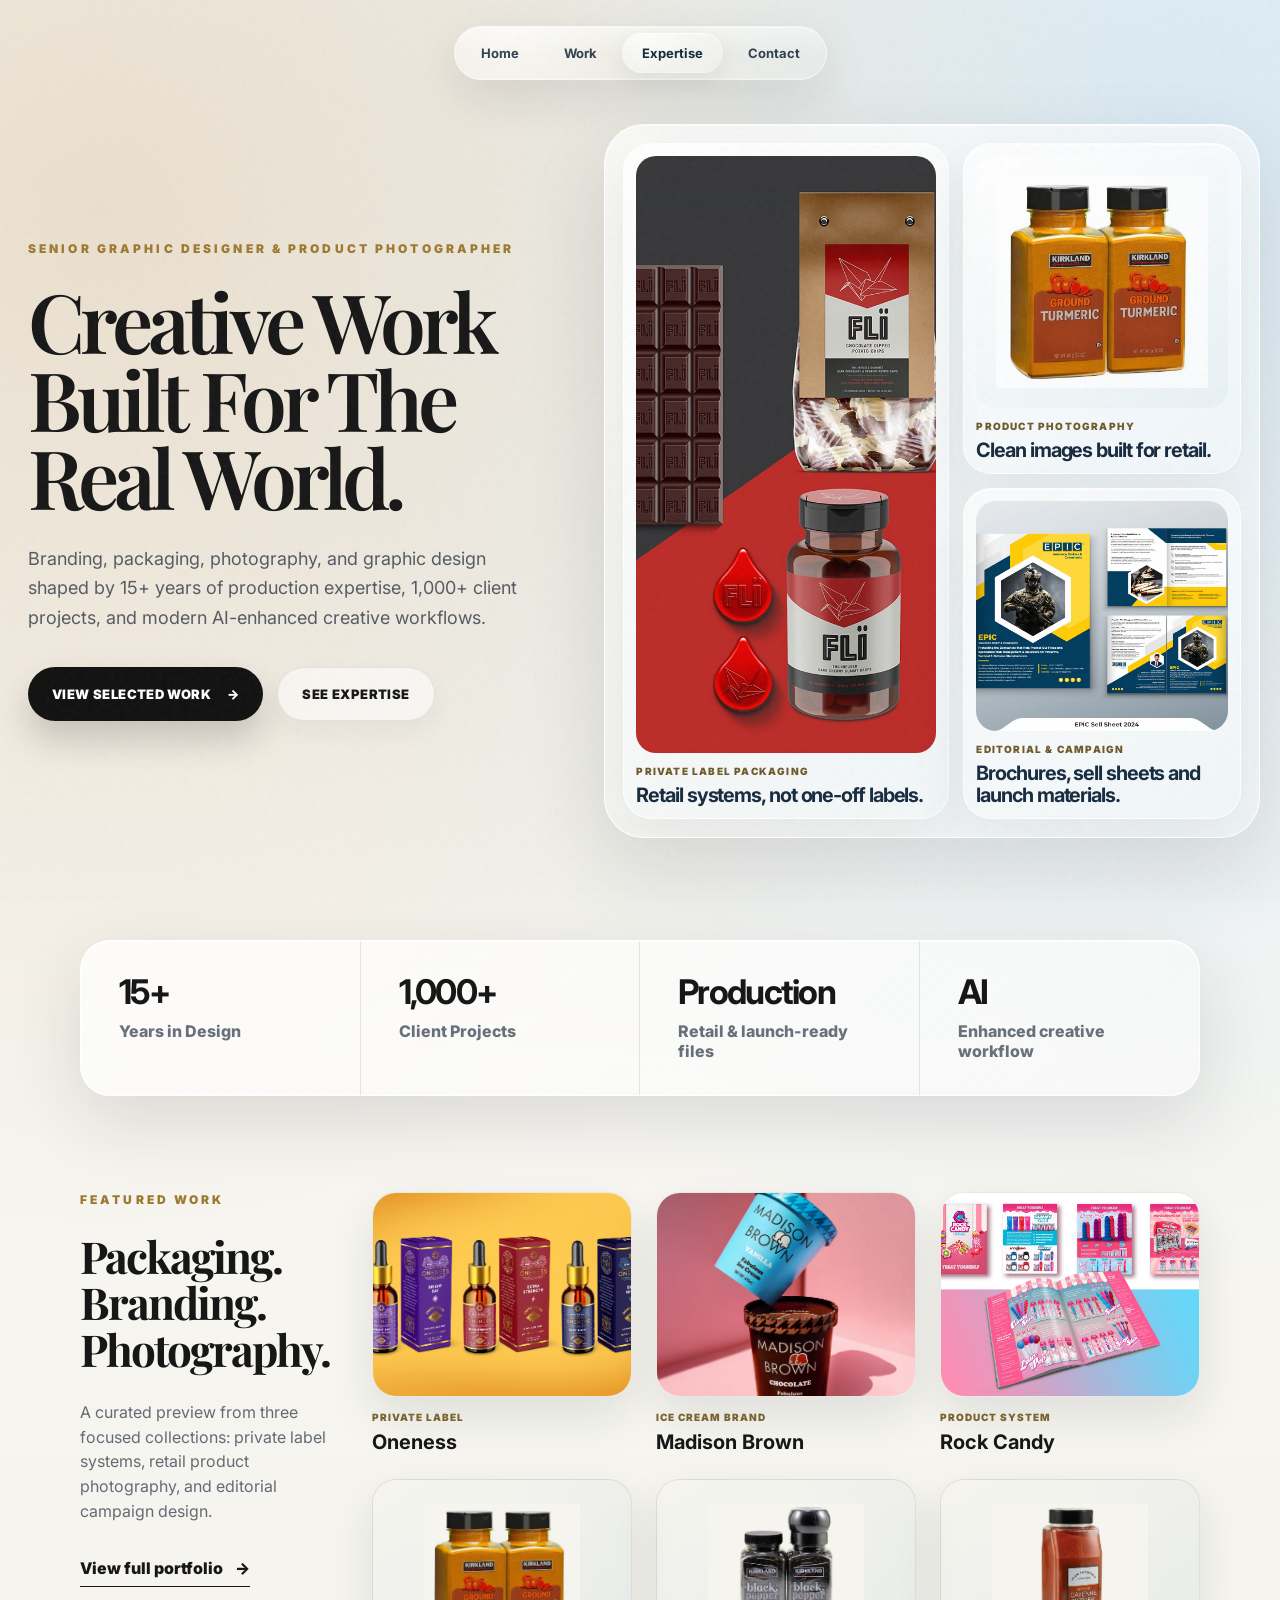
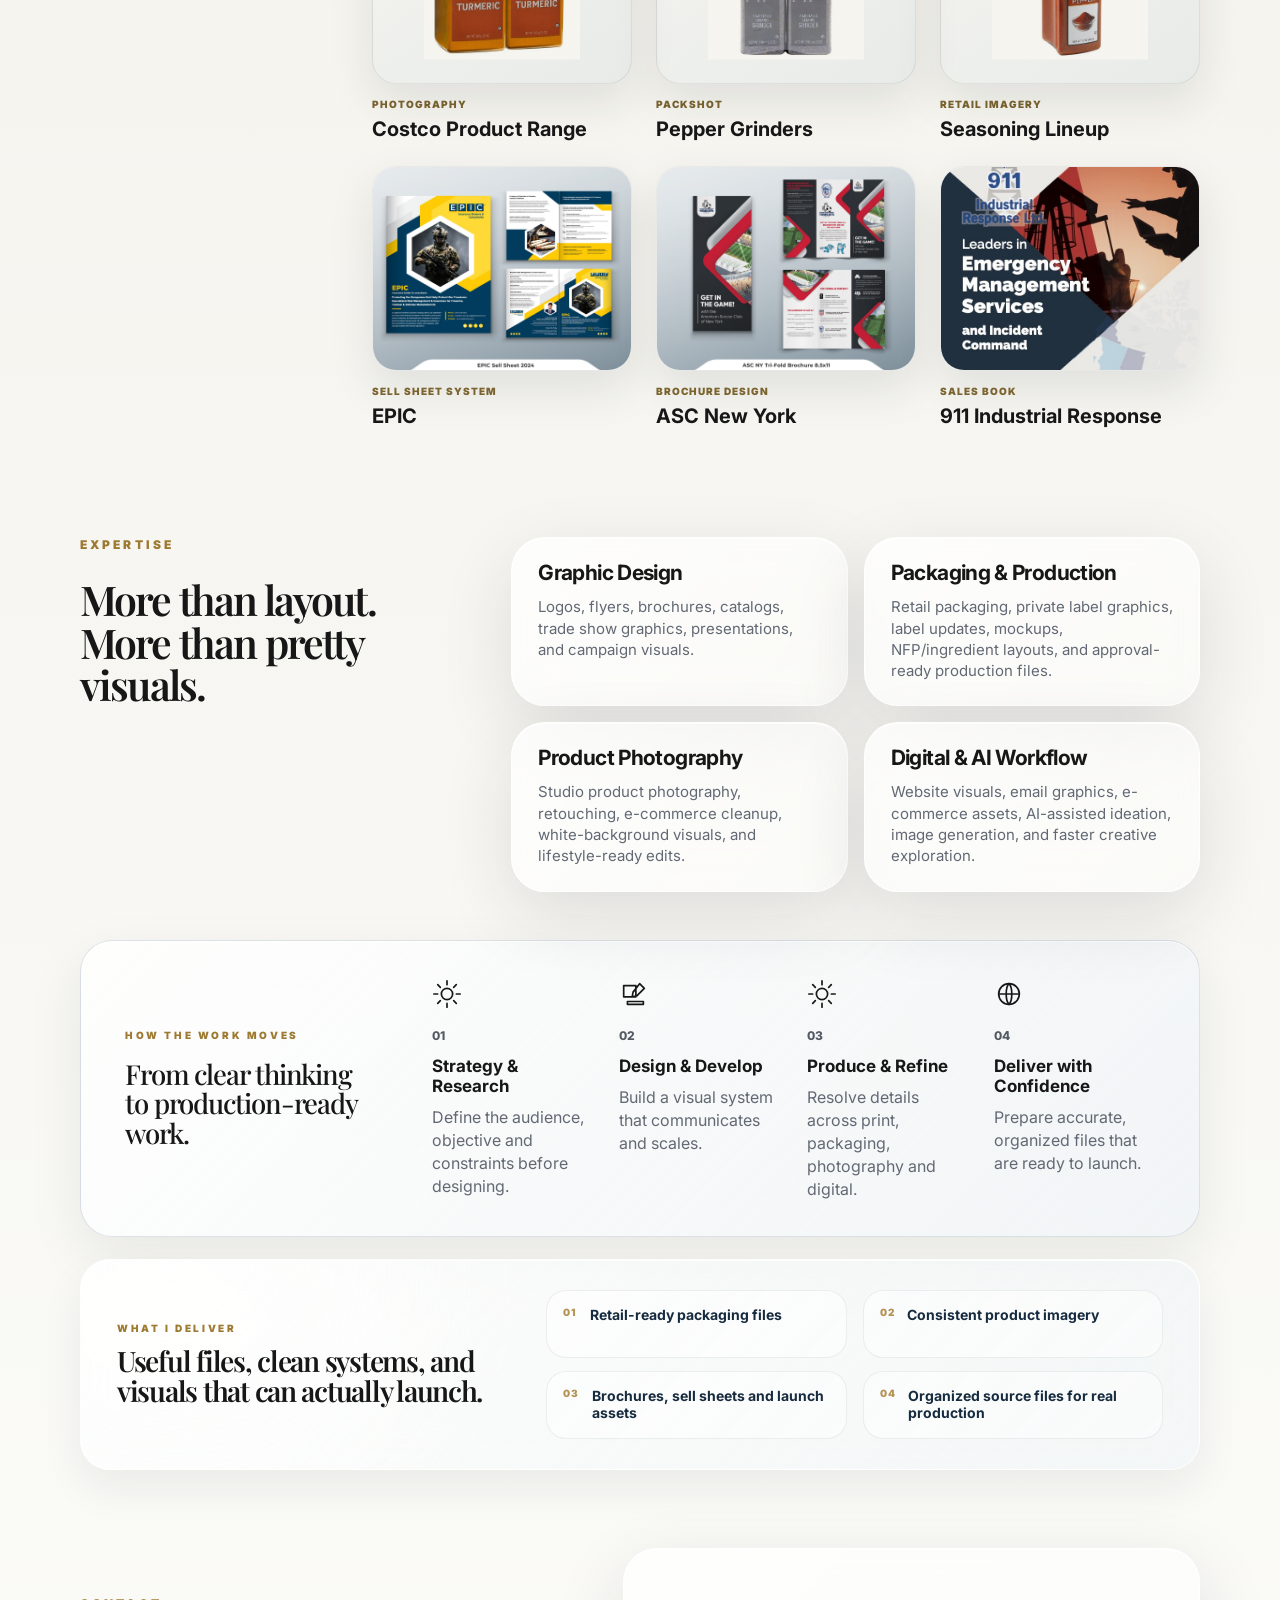
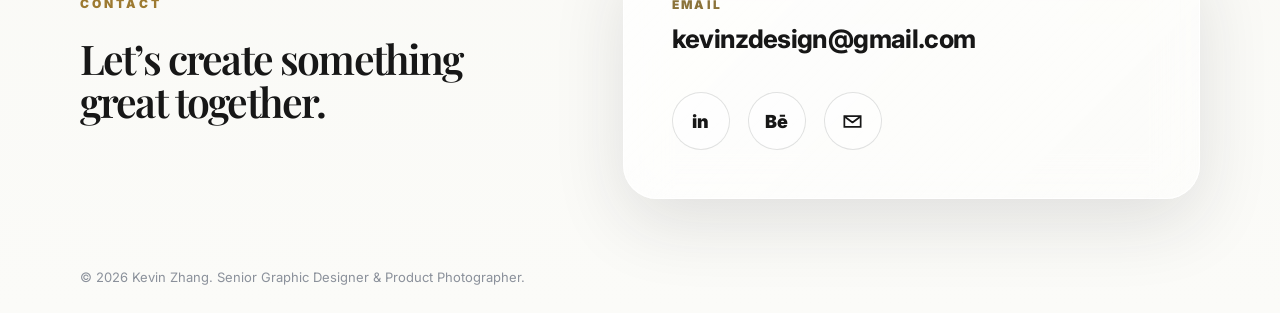
==== commit 67d61b3e: "Add private label portfolio pages" ====
--- a/index.html
+++ b/index.html
@@ -69,16 +69,19 @@
       <div class="work-intro">
         <p class="eyebrow">Featured Work</p>
         <h2>Packaging.<br>Branding.<br>Photography.</h2>
-        <p>A focused selection of visual work across retail packaging, product photography, identity, print, and digital design.</p>
+        <p>A curated preview from three focused collections: private label systems, retail product photography, and editorial campaign design.</p>
         <a href="work/index.html" class="text-link">View full portfolio <span>→</span></a>
       </div>
-      <div class="project-grid">
-        <a class="project-card tall" href="work/index.html#private-label" data-type="Private Label Packaging"><img src="assets/images/selected-work/private-fli-system.jpg" alt="FLI private label packaging system"><span>Private Label</span><strong>Packaging Systems</strong></a>
-        <a class="project-card" href="work/index.html#product-photography" data-type="Product Photography"><img src="assets/images/selected-work/photo-turmeric.jpg" alt="Costco spices and seasonings product photography"><span>Product Photography</span><strong>Retail E-commerce</strong></a>
-        <a class="project-card" href="work/index.html#private-label" data-type="Label Design"><img src="assets/images/selected-work/private-rock-candy.jpg" alt="Rock Candy packaging system"><span>Retail Kit</span><strong>Rock Candy</strong></a>
-        <a class="project-card" href="work/index.html#product-photography" data-type="Packshot Photography"><img src="assets/images/selected-work/photo-grinders.jpg" alt="Kirkland Signature pepper grinders product photography"><span>Packshot Photography</span><strong>Costco Product Range</strong></a>
-        <a class="project-card" href="work/index.html#editorial-campaign" data-type="Editorial & Campaign"><img src="assets/images/selected-work/editorial-epic.jpg" alt="EPIC editorial and sales collateral design"><span>Editorial & Campaign</span><strong>Sales Collateral Systems</strong></a>
+      <div class="project-grid featured-project-grid">
+        <a class="project-card" href="work/private-label/oneness/index.html" data-type="Private Label Packaging"><img src="assets/images/private-label/oneness/04.jpg" alt="Oneness wellness packaging system"><span>Private Label</span><strong>Oneness</strong></a>
+        <a class="project-card" href="work/private-label/madison-brown/index.html" data-type="Private Label Packaging"><img src="assets/images/private-label/madison-brown/08.jpg" alt="Madison Brown ice cream packaging"><span>Ice Cream Brand</span><strong>Madison Brown</strong></a>
+        <a class="project-card" href="work/private-label/rock-candy/index.html" data-type="Product Design"><img src="assets/images/selected-work/private-rock-candy.jpg" alt="Rock Candy product design and brochure system"><span>Product System</span><strong>Rock Candy</strong></a>
+        <a class="project-card product-thumb" href="work/product-photography/index.html" data-type="Product Photography"><img src="assets/images/selected-work/photo-turmeric.jpg" alt="Costco turmeric product photography"><span>Photography</span><strong>Costco Product Range</strong></a>
+        <a class="project-card product-thumb" href="work/index.html#product-photography" data-type="Packshot Photography"><img src="assets/images/selected-work/photo-grinders.jpg" alt="Kirkland Signature pepper grinders product photography"><span>Packshot</span><strong>Pepper Grinders</strong></a>
+        <a class="project-card product-thumb" href="work/index.html#product-photography" data-type="Retail Photography"><img src="assets/images/selected-work/photo-cayenne.jpg" alt="Olde Thompson cayenne pepper product photography"><span>Retail Imagery</span><strong>Seasoning Lineup</strong></a>
+        <a class="project-card" href="work/index.html#editorial-campaign" data-type="Editorial & Campaign"><img src="assets/images/selected-work/editorial-epic.jpg" alt="EPIC editorial and sales collateral design"><span>Sell Sheet System</span><strong>EPIC</strong></a>
         <a class="project-card" href="work/index.html#editorial-campaign" data-type="Brochure Design"><img src="assets/images/selected-work/editorial-asc-ny.jpg" alt="ASC New York brochure design"><span>Brochure Design</span><strong>ASC New York</strong></a>
+        <a class="project-card" href="work/index.html#editorial-campaign" data-type="Sales Book Design"><img src="assets/images/selected-work/editorial-911.jpg" alt="911 Industrial Response sales book design"><span>Sales Book</span><strong>911 Industrial Response</strong></a>
       </div>
     </section>
 
@@ -120,6 +123,18 @@
         </article>
       </div>
     </div>
+    <div class="deliverables-strip liquid-card" aria-label="What I deliver">
+      <div>
+        <p class="eyebrow">What I Deliver</p>
+        <h3>Useful files, clean systems, and visuals that can actually launch.</h3>
+      </div>
+      <ul>
+        <li><span>01</span><strong>Retail-ready packaging files</strong></li>
+        <li><span>02</span><strong>Consistent product imagery</strong></li>
+        <li><span>03</span><strong>Brochures, sell sheets and launch assets</strong></li>
+        <li><span>04</span><strong>Organized source files for real production</strong></li>
+      </ul>
+    </div>
     </section>
 
     <section id="contact" class="contact section-shell">
--- a/assets/css/refinements.css
+++ b/assets/css/refinements.css
@@ -261,6 +261,40 @@
   scroll-margin-top: 110px;
 }
 
+.featured-project-grid {
+  grid-template-columns: repeat(3, minmax(0, 1fr));
+  gap: 26px 24px;
+}
+
+.featured-project-grid .project-card {
+  min-width: 0;
+}
+
+.featured-project-grid .project-card img {
+  height: clamp(205px, 16vw, 240px);
+  border-radius: 24px;
+  background: rgba(255,255,255,.68);
+}
+
+.featured-project-grid .project-card.product-thumb img {
+  object-fit: contain;
+  padding: 9%;
+  background:
+    radial-gradient(circle at 50% 38%, rgba(255,255,255,.96), transparent 54%),
+    linear-gradient(145deg, rgba(255,255,255,.9), rgba(234,241,244,.68));
+  mix-blend-mode: multiply;
+}
+
+.featured-project-grid .project-card span {
+  margin-top: 14px;
+  font-size: 10px;
+  letter-spacing: .1em;
+}
+
+.featured-project-grid .project-card strong {
+  font-size: 20px;
+}
+
 .expertise {
   margin-bottom: 78px;
 }
@@ -269,8 +303,83 @@
   margin-bottom: 48px;
 }
 
+.expertise .capabilities .cap-copy h2,
+.contact .contact-copy h2 {
+  max-width: 430px;
+  font-family: "Playfair Display", serif;
+  font-size: clamp(40px, 3.2vw, 48px);
+  font-weight: 600;
+  line-height: 1.04;
+  letter-spacing: -.045em;
+}
+
 .expertise .workflow {
-  margin-bottom: 0;
+  margin-bottom: 22px;
+}
+
+.deliverables-strip {
+  display: grid;
+  grid-template-columns: .95fr 1.55fr;
+  gap: clamp(28px, 4vw, 56px);
+  align-items: center;
+  padding: 30px 36px;
+  border-radius: 30px;
+  background:
+    radial-gradient(circle at 8% 0%, rgba(255,255,255,.82), transparent 34%),
+    linear-gradient(135deg, rgba(255,255,255,.72), rgba(237,244,248,.52));
+  border: 1px solid rgba(255,255,255,.74);
+  box-shadow:
+    inset 0 1px 0 rgba(255,255,255,.94),
+    0 18px 44px rgba(31,36,43,.065);
+}
+
+.deliverables-strip .eyebrow {
+  margin-bottom: 12px;
+  font-size: 10px;
+}
+
+.deliverables-strip h3 {
+  max-width: 430px;
+  margin: 0;
+  font-family: "Playfair Display", serif;
+  font-size: clamp(26px, 2.2vw, 34px);
+  font-weight: 600;
+  line-height: 1.06;
+  letter-spacing: -.045em;
+}
+
+.deliverables-strip ul {
+  display: grid;
+  grid-template-columns: repeat(2, minmax(0, 1fr));
+  gap: 13px 16px;
+  margin: 0;
+  padding: 0;
+  list-style: none;
+}
+
+.deliverables-strip li {
+  display: flex;
+  gap: 12px;
+  align-items: flex-start;
+  min-height: 68px;
+  padding: 15px 16px;
+  border: 1px solid rgba(23,43,63,.07);
+  border-radius: 20px;
+  background: rgba(255,255,255,.45);
+}
+
+.deliverables-strip li span {
+  flex: 0 0 auto;
+  color: var(--gold);
+  font-size: 10px;
+  font-weight: 900;
+  letter-spacing: .12em;
+}
+
+.deliverables-strip li strong {
+  color: #172b3f;
+  font-size: 14px;
+  line-height: 1.25;
 }
 
 .contact {
@@ -281,6 +390,10 @@
 }
 
 @media (max-width: 980px) {
+  .featured-project-grid {
+    grid-template-columns: repeat(2, minmax(0, 1fr));
+  }
+
   .portfolio-showcase {
     display: grid;
     gap: 12px;
@@ -314,6 +427,11 @@
     margin-bottom: 36px;
   }
 
+  .deliverables-strip {
+    grid-template-columns: 1fr;
+    padding: 28px;
+  }
+
   .contact {
     min-height: 0;
     padding-top: 0;
@@ -322,6 +440,23 @@
 }
 
 @media (max-width: 640px) {
+  .featured-project-grid {
+    grid-template-columns: 1fr;
+  }
+
+  .featured-project-grid .project-card img {
+    height: 310px;
+  }
+
+  .deliverables-strip ul {
+    grid-template-columns: 1fr;
+  }
+
+  .deliverables-strip {
+    padding: 24px;
+    border-radius: 26px;
+  }
+
   .portfolio-showcase {
     height: 560px;
   }
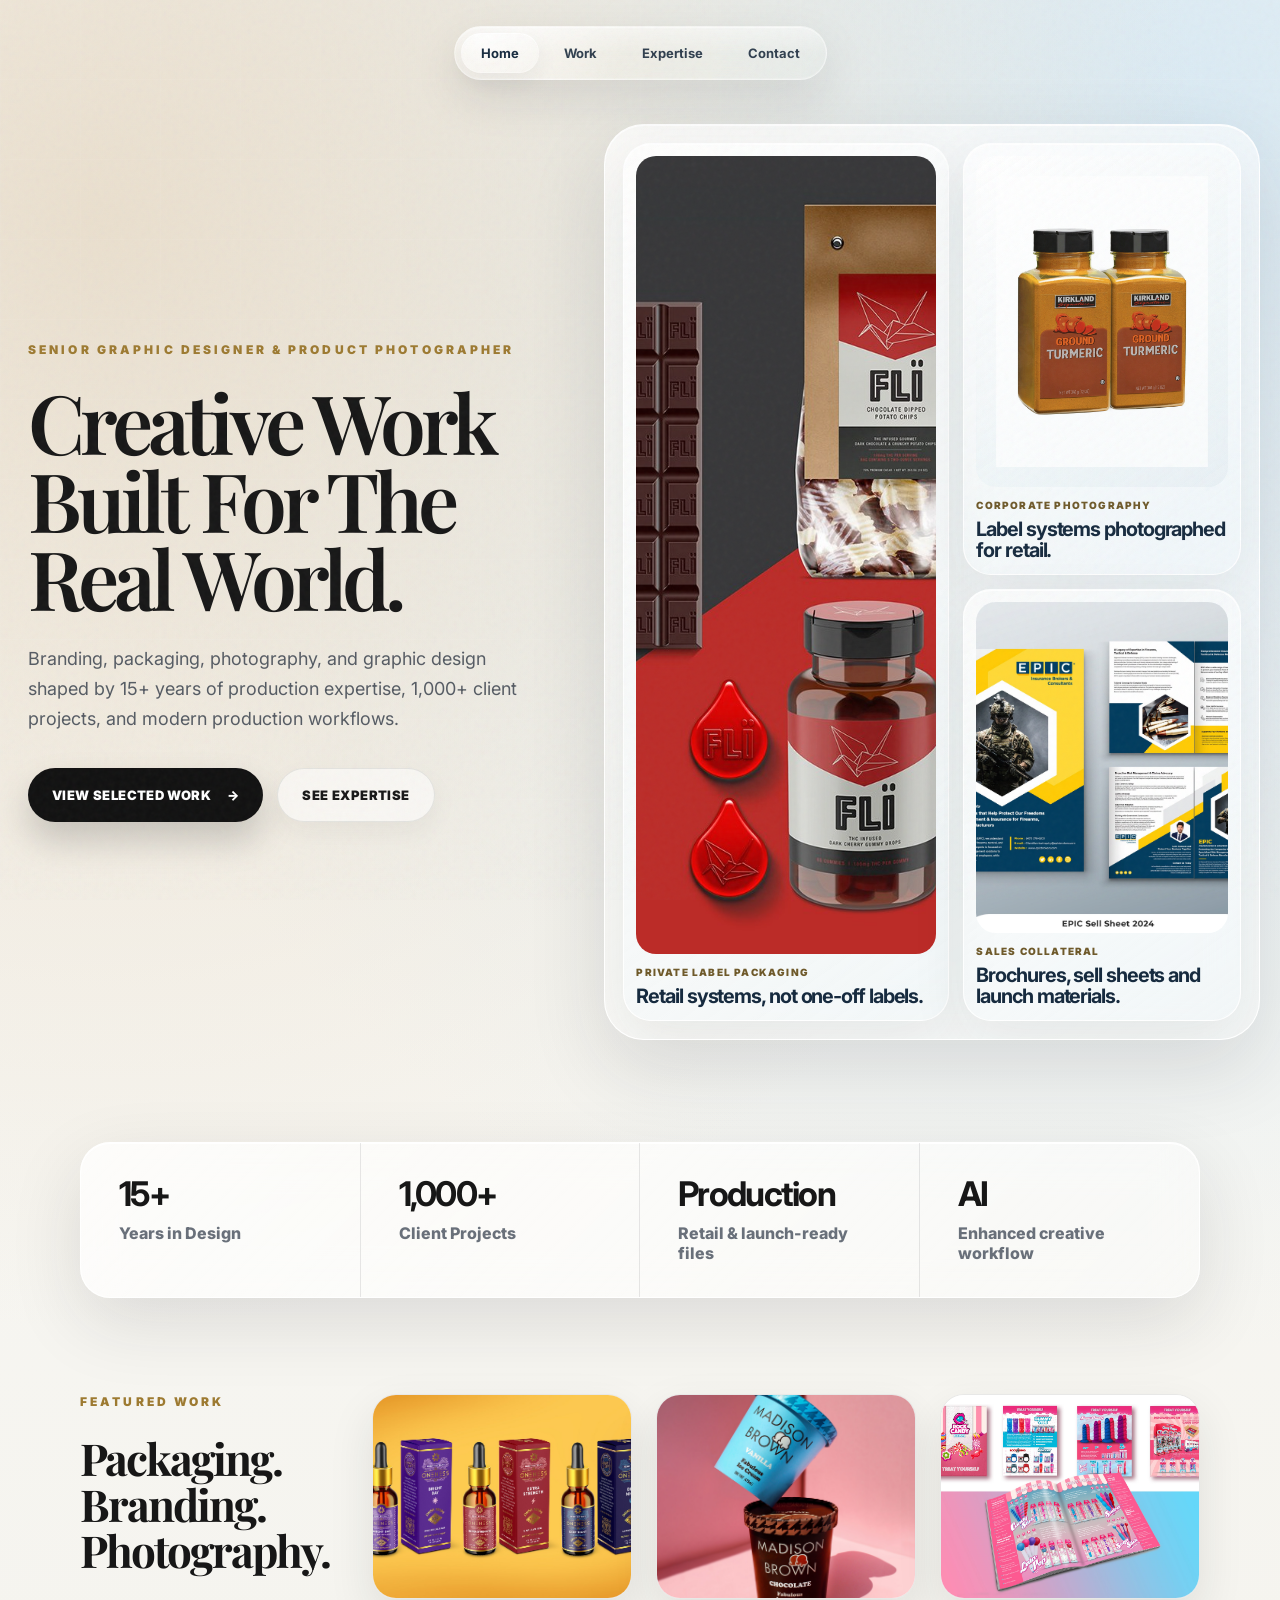
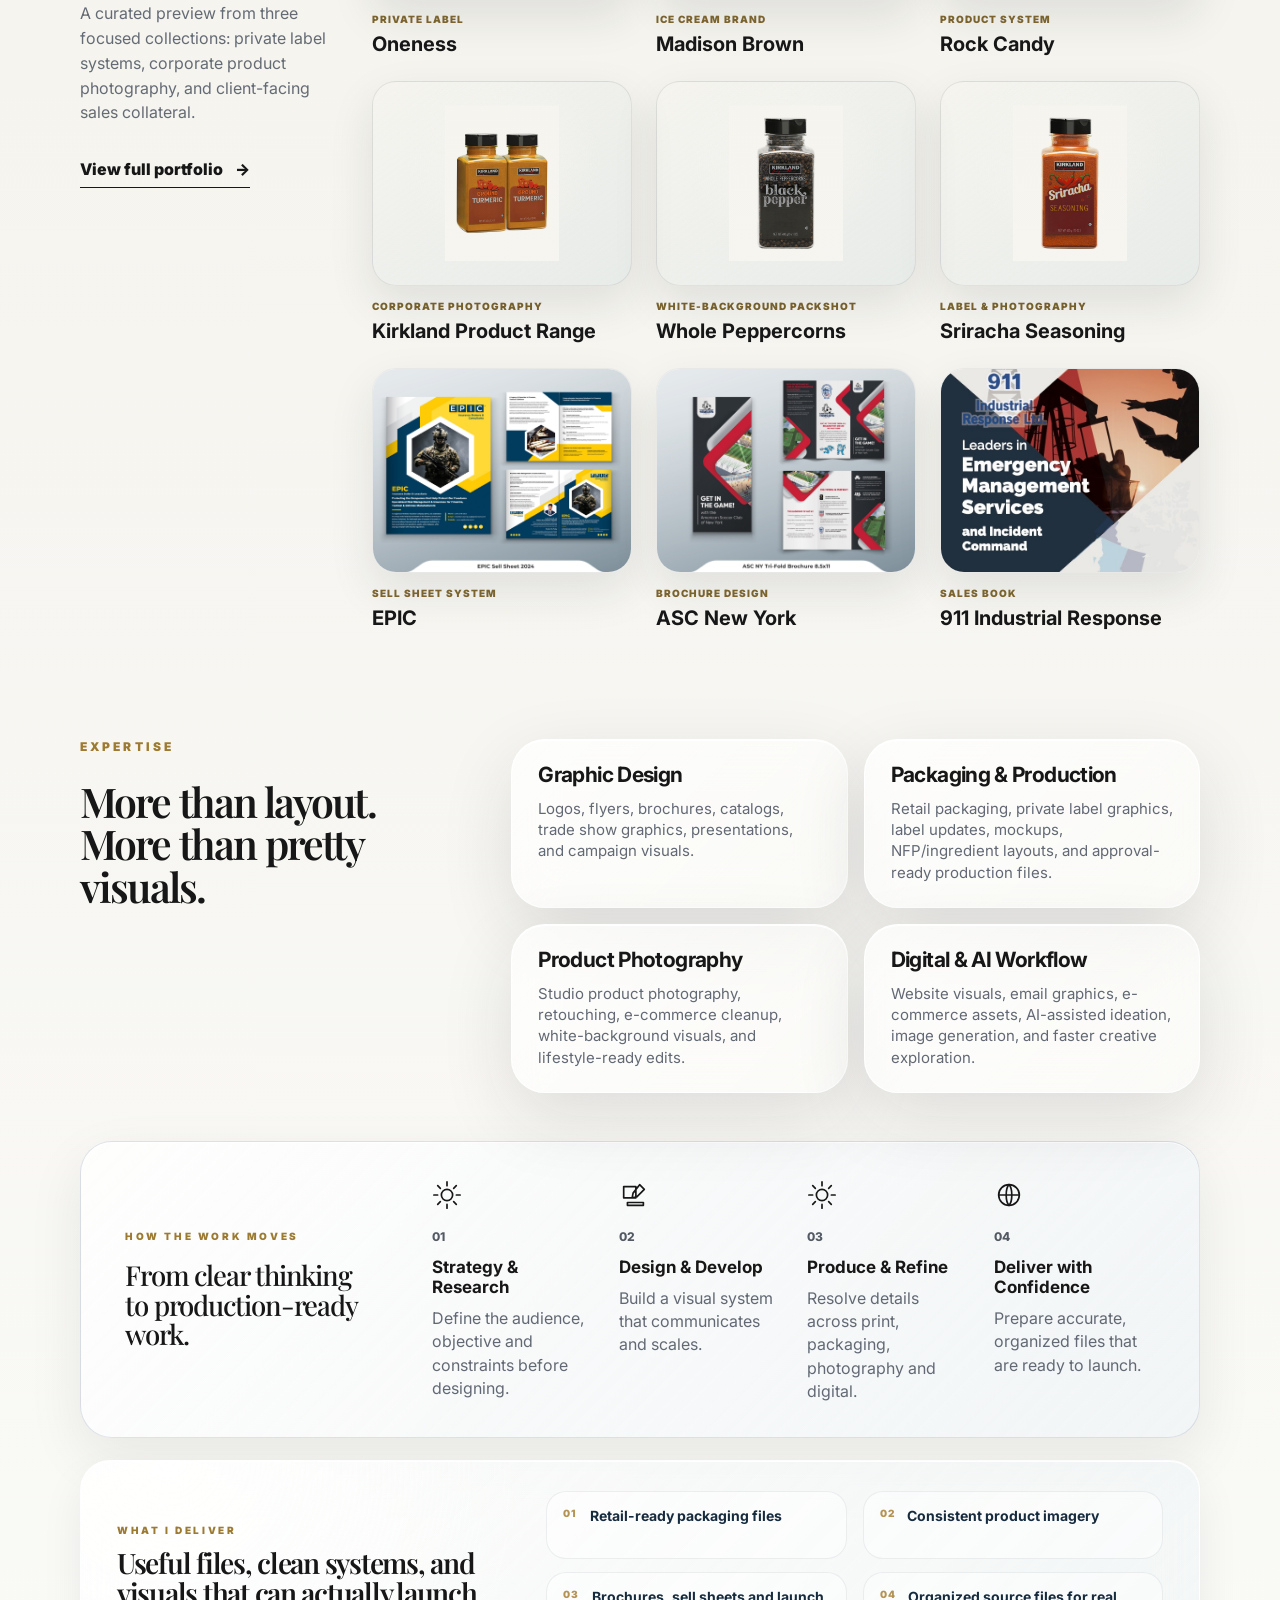
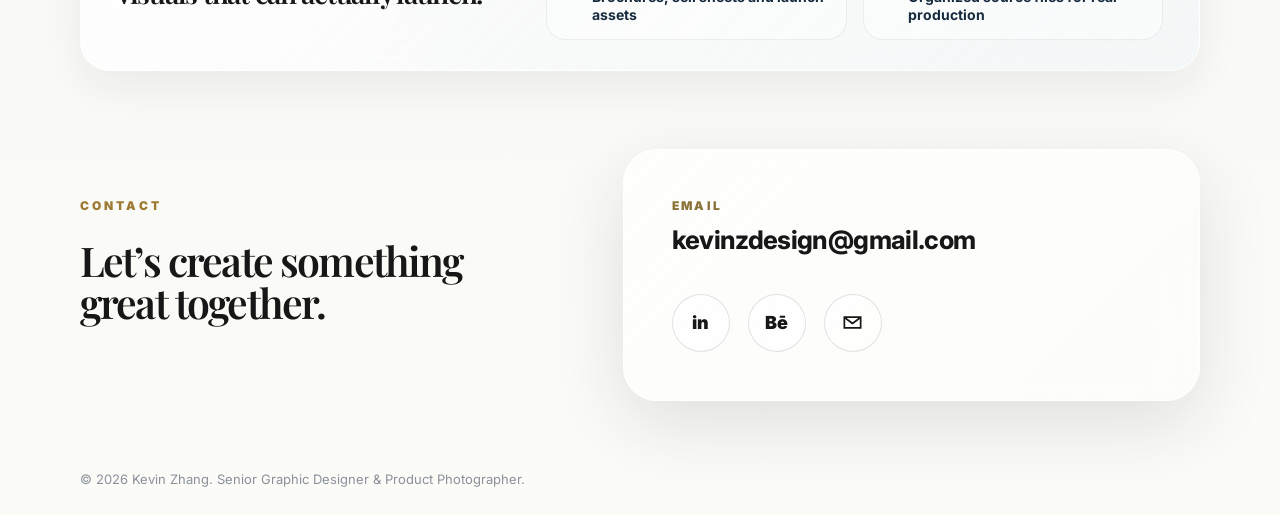
==== commit ad6dd8fe: "Refine private label portfolio assets" ====
--- a/index.html
+++ b/index.html
@@ -3,7 +3,7 @@
 <head>
   <meta charset="utf-8" />
   <meta name="viewport" content="width=device-width, initial-scale=1" />
-  <meta name="description" content="Kevin Zhang is a Senior Graphic Designer and Product Photographer creating creative work built for the real world across branding, packaging, photography, graphic design, production, and AI-enhanced workflows." />
+  <meta name="description" content="Kevin Zhang is a Senior Graphic Designer and Product Photographer creating production-ready creative work across branding, packaging, product photography, print, retail and digital systems." />
   <link rel="icon" type="image/png" sizes="32x32" href="/assets/images/favicon-32.png" />
   <link rel="icon" type="image/png" sizes="512x512" href="/favicon.png" />
   <link rel="apple-touch-icon" sizes="180x180" href="/apple-touch-icon.png" />
@@ -30,7 +30,7 @@
       <div class="hero-copy">
         <p class="eyebrow">Senior Graphic Designer & Product Photographer</p>
         <h1>Creative Work Built For The Real World.</h1>
-        <p class="hero-text">Branding, packaging, photography, and graphic design shaped by 15+ years of production expertise, 1,000+ client projects, and modern AI-enhanced creative workflows.</p>
+        <p class="hero-text">Branding, packaging, photography, and graphic design shaped by 15+ years of production expertise, 1,000+ client projects, and modern production workflows.</p>
         <div class="hero-actions">
           <a class="button dark" href="work/index.html">View Selected Work <span>→</span></a>
           <a class="button glass" href="#expertise">See Expertise</a>
@@ -45,13 +45,13 @@
         </a>
         <div class="banner-column">
           <a class="banner-card banner-photo" href="work/index.html#product-photography">
-            <img src="assets/images/selected-work/photo-turmeric.jpg" alt="Costco product photography preview" />
-            <span>Product Photography</span>
-            <strong>Clean images built for retail.</strong>
+            <img src="assets/images/corporate-label/packshot-turmeric-twin-display.jpg" alt="Costco product photography preview" />
+            <span>Corporate Photography</span>
+            <strong>Label systems photographed for retail.</strong>
           </a>
           <a class="banner-card banner-editorial" href="work/index.html#editorial-campaign">
-            <img src="assets/images/selected-work/editorial-epic.jpg" alt="Editorial and sales collateral preview" />
-            <span>Editorial & Campaign</span>
+            <img src="assets/images/selected-work/editorial-epic.jpg" alt="Sales collateral and brochure design preview" />
+            <span>Sales Collateral</span>
             <strong>Brochures, sell sheets and launch materials.</strong>
           </a>
         </div>
@@ -69,17 +69,17 @@
       <div class="work-intro">
         <p class="eyebrow">Featured Work</p>
         <h2>Packaging.<br>Branding.<br>Photography.</h2>
-        <p>A curated preview from three focused collections: private label systems, retail product photography, and editorial campaign design.</p>
+        <p>A curated preview from three focused collections: private label systems, corporate product photography, and client-facing sales collateral.</p>
         <a href="work/index.html" class="text-link">View full portfolio <span>→</span></a>
       </div>
       <div class="project-grid featured-project-grid">
         <a class="project-card" href="work/private-label/oneness/index.html" data-type="Private Label Packaging"><img src="assets/images/private-label/oneness/04.jpg" alt="Oneness wellness packaging system"><span>Private Label</span><strong>Oneness</strong></a>
         <a class="project-card" href="work/private-label/madison-brown/index.html" data-type="Private Label Packaging"><img src="assets/images/private-label/madison-brown/08.jpg" alt="Madison Brown ice cream packaging"><span>Ice Cream Brand</span><strong>Madison Brown</strong></a>
         <a class="project-card" href="work/private-label/rock-candy/index.html" data-type="Product Design"><img src="assets/images/selected-work/private-rock-candy.jpg" alt="Rock Candy product design and brochure system"><span>Product System</span><strong>Rock Candy</strong></a>
-        <a class="project-card product-thumb" href="work/product-photography/index.html" data-type="Product Photography"><img src="assets/images/selected-work/photo-turmeric.jpg" alt="Costco turmeric product photography"><span>Photography</span><strong>Costco Product Range</strong></a>
-        <a class="project-card product-thumb" href="work/index.html#product-photography" data-type="Packshot Photography"><img src="assets/images/selected-work/photo-grinders.jpg" alt="Kirkland Signature pepper grinders product photography"><span>Packshot</span><strong>Pepper Grinders</strong></a>
-        <a class="project-card product-thumb" href="work/index.html#product-photography" data-type="Retail Photography"><img src="assets/images/selected-work/photo-cayenne.jpg" alt="Olde Thompson cayenne pepper product photography"><span>Retail Imagery</span><strong>Seasoning Lineup</strong></a>
-        <a class="project-card" href="work/index.html#editorial-campaign" data-type="Editorial & Campaign"><img src="assets/images/selected-work/editorial-epic.jpg" alt="EPIC editorial and sales collateral design"><span>Sell Sheet System</span><strong>EPIC</strong></a>
+        <a class="project-card product-thumb" href="work/product-photography/index.html" data-type="Product Photography"><img src="assets/images/corporate-label/packshot-turmeric-twin-display.jpg" alt="Costco turmeric product photography"><span>Corporate Photography</span><strong>Kirkland Product Range</strong></a>
+        <a class="project-card product-thumb" href="work/product-photography/index.html" data-type="Packshot Photography"><img src="assets/images/corporate-label/packshot-whole-peppercorn-display.jpg" alt="Kirkland Signature whole peppercorns product photography"><span>White-background Packshot</span><strong>Whole Peppercorns</strong></a>
+        <a class="project-card product-thumb" href="work/product-photography/index.html" data-type="Retail Photography"><img src="assets/images/corporate-label/packshot-sriracha-display.jpg" alt="Kirkland Signature sriracha seasoning product photography"><span>Label &amp; Photography</span><strong>Sriracha Seasoning</strong></a>
+        <a class="project-card" href="work/index.html#editorial-campaign" data-type="Sales Collateral"><img src="assets/images/selected-work/editorial-epic.jpg" alt="EPIC sales collateral design"><span>Sell Sheet System</span><strong>EPIC</strong></a>
         <a class="project-card" href="work/index.html#editorial-campaign" data-type="Brochure Design"><img src="assets/images/selected-work/editorial-asc-ny.jpg" alt="ASC New York brochure design"><span>Brochure Design</span><strong>ASC New York</strong></a>
         <a class="project-card" href="work/index.html#editorial-campaign" data-type="Sales Book Design"><img src="assets/images/selected-work/editorial-911.jpg" alt="911 Industrial Response sales book design"><span>Sales Book</span><strong>911 Industrial Response</strong></a>
       </div>
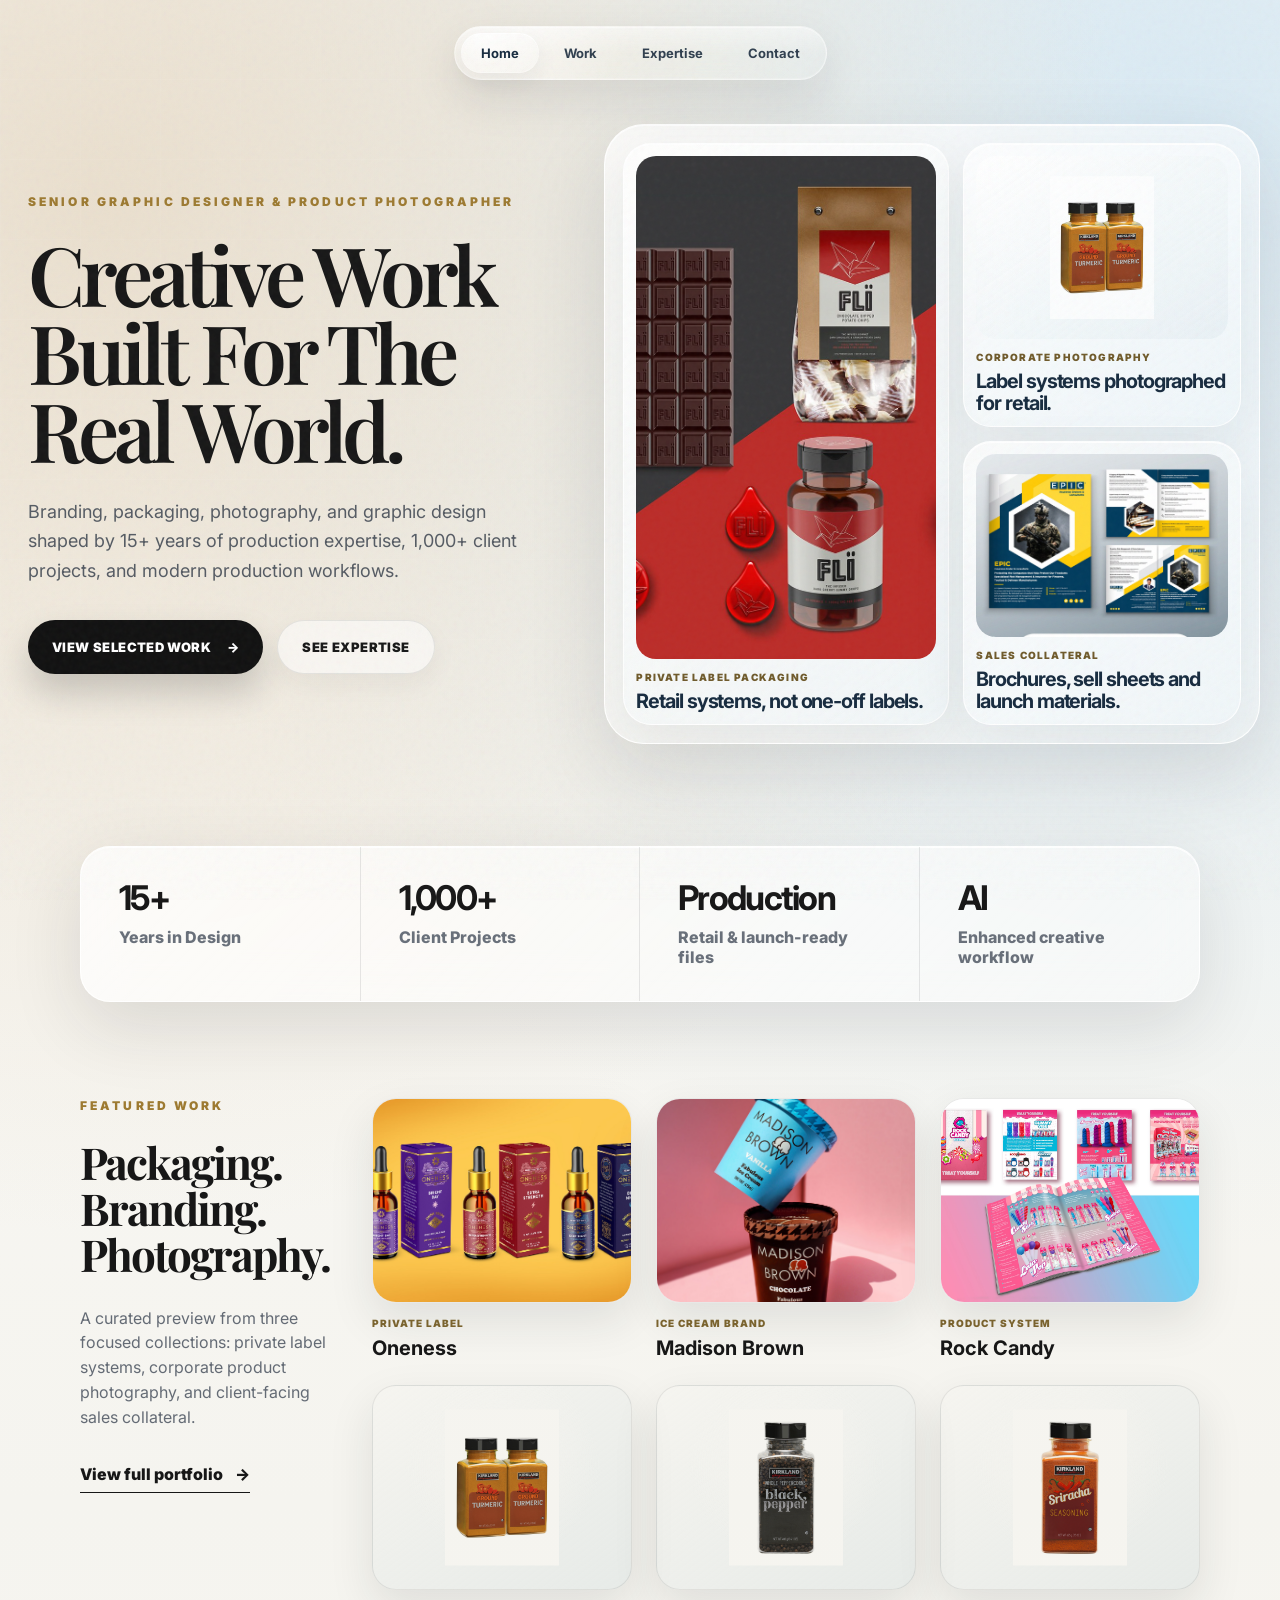
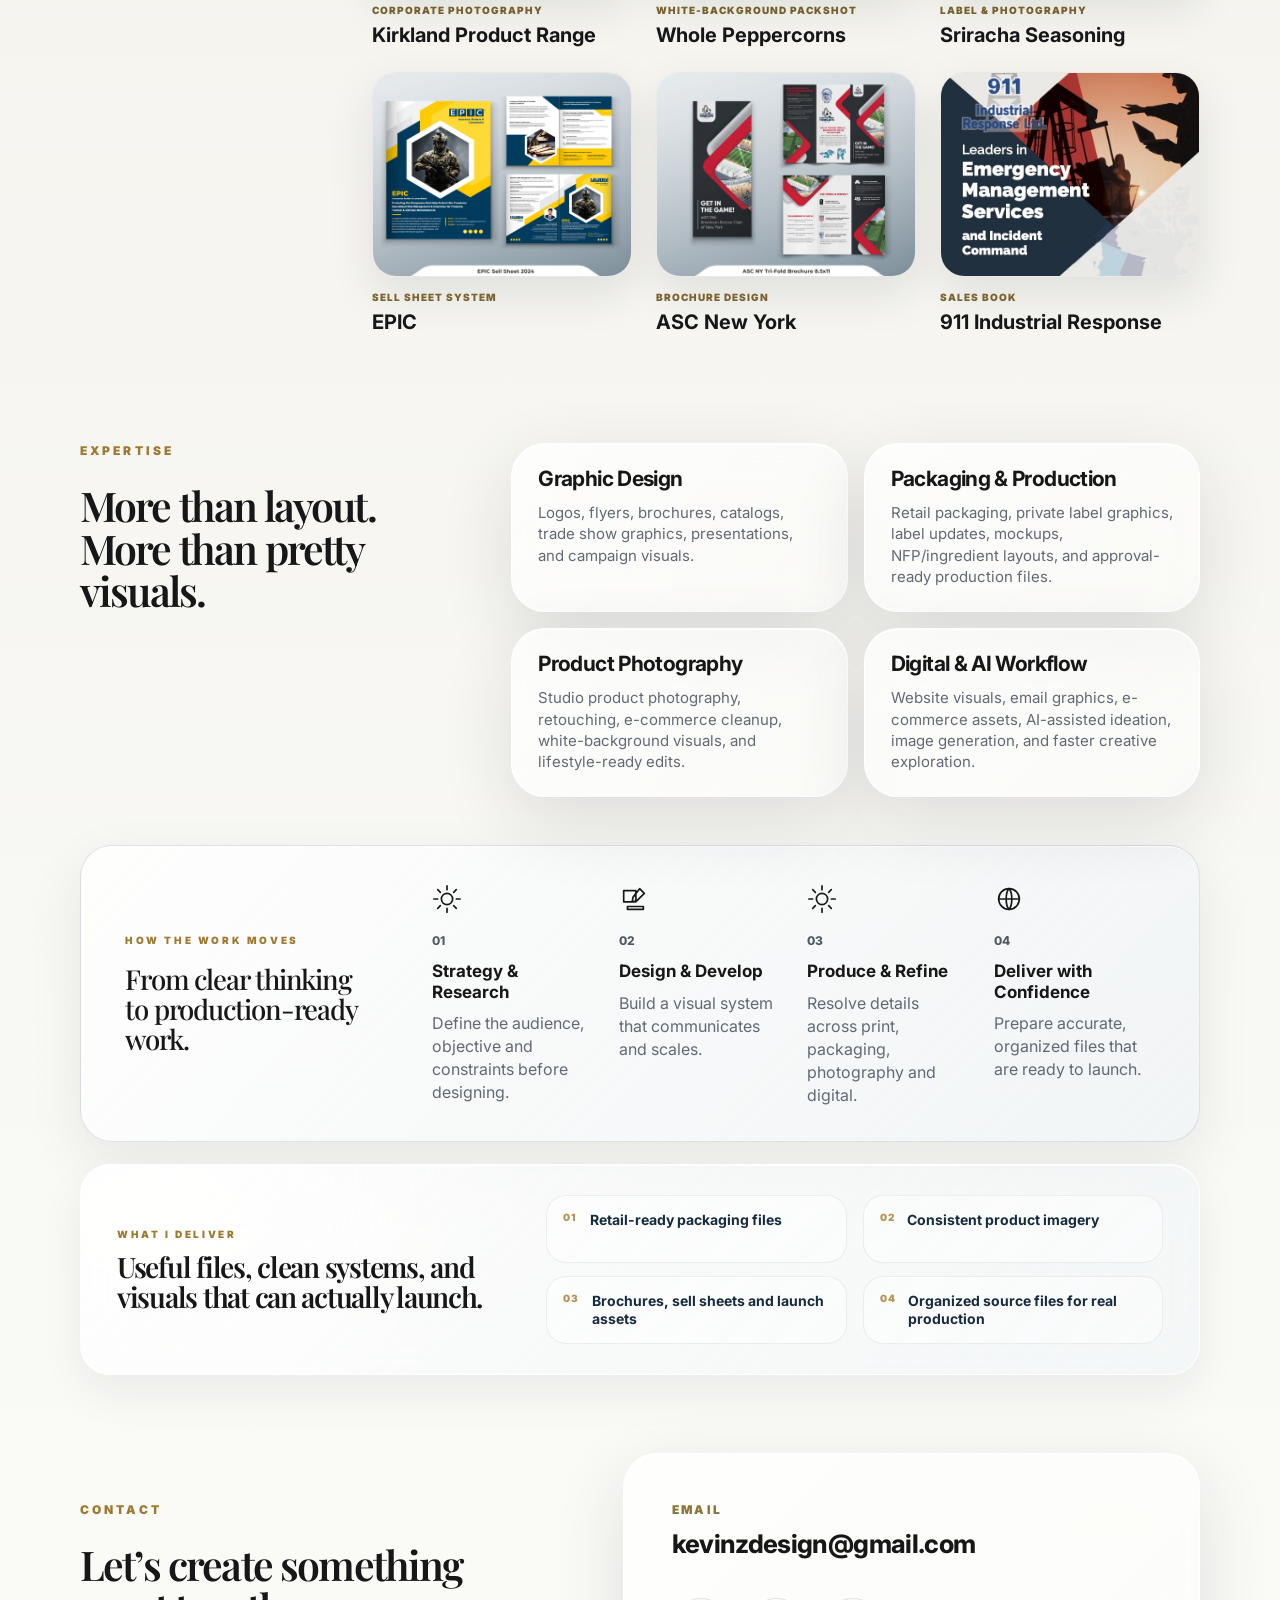
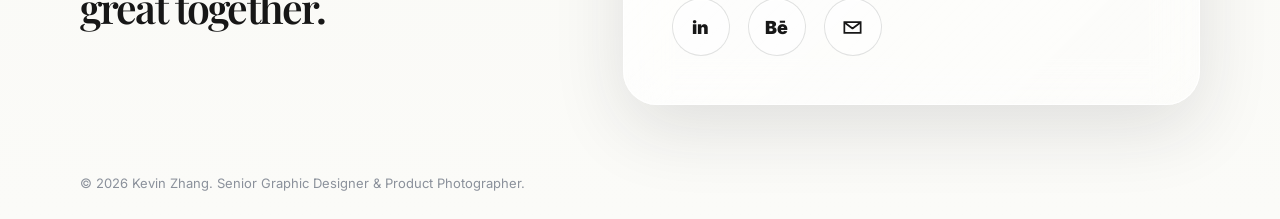
==== commit 74d5e47f: "Refine responsive portfolio layout" ====
--- a/index.html
+++ b/index.html
@@ -11,8 +11,8 @@
   <link rel="preconnect" href="https://fonts.googleapis.com">
   <link rel="preconnect" href="https://fonts.gstatic.com" crossorigin>
   <link href="https://fonts.googleapis.com/css2?family=Inter:wght@400;500;600;700;800;900&family=Playfair+Display:wght@500;600&display=swap" rel="stylesheet">
-  <link rel="stylesheet" href="assets/css/style.css" />
-  <link rel="stylesheet" href="assets/css/refinements.css" />
+  <link rel="stylesheet" href="assets/css/style.css?v=20260629a" />
+  <link rel="stylesheet" href="assets/css/refinements.css?v=20260629a" />
 </head>
 <body>
   <div class="page-noise" aria-hidden="true"></div>
--- a/assets/css/refinements.css
+++ b/assets/css/refinements.css
@@ -154,7 +154,8 @@
   .hero-showcase {
     position: relative;
     inset: auto;
-    min-height: 620px;
+    height: 620px;
+    min-height: 0;
     padding: 12px;
     overflow: hidden;
     border: 1px solid rgba(255,255,255,.92);
@@ -177,18 +178,18 @@
   .portfolio-showcase {
     display: grid;
     grid-template-columns: 1.08fr .92fr;
-    grid-template-rows: 1fr;
+    grid-template-rows: minmax(0, 1fr);
     gap: 14px;
     padding: 18px;
   }
 
   .banner-main {
-    min-height: 100%;
+    min-height: 0;
   }
 
   .banner-column {
     display: grid;
-    grid-template-rows: 1fr 1fr;
+    grid-template-rows: repeat(2, minmax(0, 1fr));
     gap: 14px;
     min-height: 0;
   }
@@ -390,6 +391,33 @@
 }
 
 @media (max-width: 980px) {
+  .hero {
+    overflow: visible;
+    padding-bottom: 44px;
+  }
+
+  .hero-copy {
+    padding-bottom: 38px;
+  }
+
+  .hero-showcase.portfolio-showcase {
+    position: relative;
+    width: 100%;
+    height: auto;
+    margin-left: 0;
+    display: grid;
+    grid-template-columns: 1fr;
+    gap: 12px;
+    padding: 14px;
+    overflow: hidden;
+    border: 1px solid rgba(255,255,255,.84);
+    border-radius: 32px;
+    background: linear-gradient(145deg, rgba(255,255,255,.74), rgba(238,245,248,.46));
+    box-shadow: inset 0 1px 0 rgba(255,255,255,.94), 0 24px 58px rgba(31,36,43,.09);
+    -webkit-backdrop-filter: blur(22px) saturate(1.25);
+    backdrop-filter: blur(22px) saturate(1.25);
+  }
+
   .featured-project-grid {
     grid-template-columns: repeat(2, minmax(0, 1fr));
   }
@@ -407,16 +435,29 @@
   }
 
   .banner-card {
-    min-height: 190px;
+    min-height: 0;
+    height: auto;
+    grid-template-rows: auto auto auto;
     border-radius: 24px;
   }
 
   .banner-main {
-    min-height: 300px;
+    min-height: 0;
+  }
+
+  .banner-card img {
+    height: auto;
+    aspect-ratio: 16 / 10;
+    object-fit: cover;
+  }
+
+  .banner-main img {
+    aspect-ratio: 4 / 3;
   }
 
   .banner-card strong {
     font-size: 20px;
+    line-height: 1.12;
   }
 
   .expertise {
@@ -457,8 +498,18 @@
     border-radius: 26px;
   }
 
+  .hero {
+    padding-bottom: 34px;
+  }
+
+  .hero-showcase.portfolio-showcase,
   .portfolio-showcase {
-    height: 560px;
+    width: 100%;
+    height: auto;
+    margin-left: 0;
+    gap: 12px;
+    padding: 12px;
+    border-radius: 28px;
   }
 
   .banner-column {
@@ -466,18 +517,32 @@
   }
 
   .banner-card {
-    min-height: 150px;
+    min-height: 0;
+    padding: 10px;
+    border-radius: 22px;
   }
 
   .banner-main {
-    min-height: 230px;
+    min-height: 0;
   }
 
   .banner-card span {
-    font-size: 8px;
+    margin-top: 2px;
+    font-size: 9px;
+    line-height: 1.15;
   }
 
   .banner-card strong {
     font-size: 17px;
-  }
-}
+    line-height: 1.12;
+    letter-spacing: -.04em;
+  }
+
+  .banner-card img {
+    border-radius: 16px;
+  }
+
+  .banner-main img {
+    aspect-ratio: 1.32 / 1;
+  }
+}
